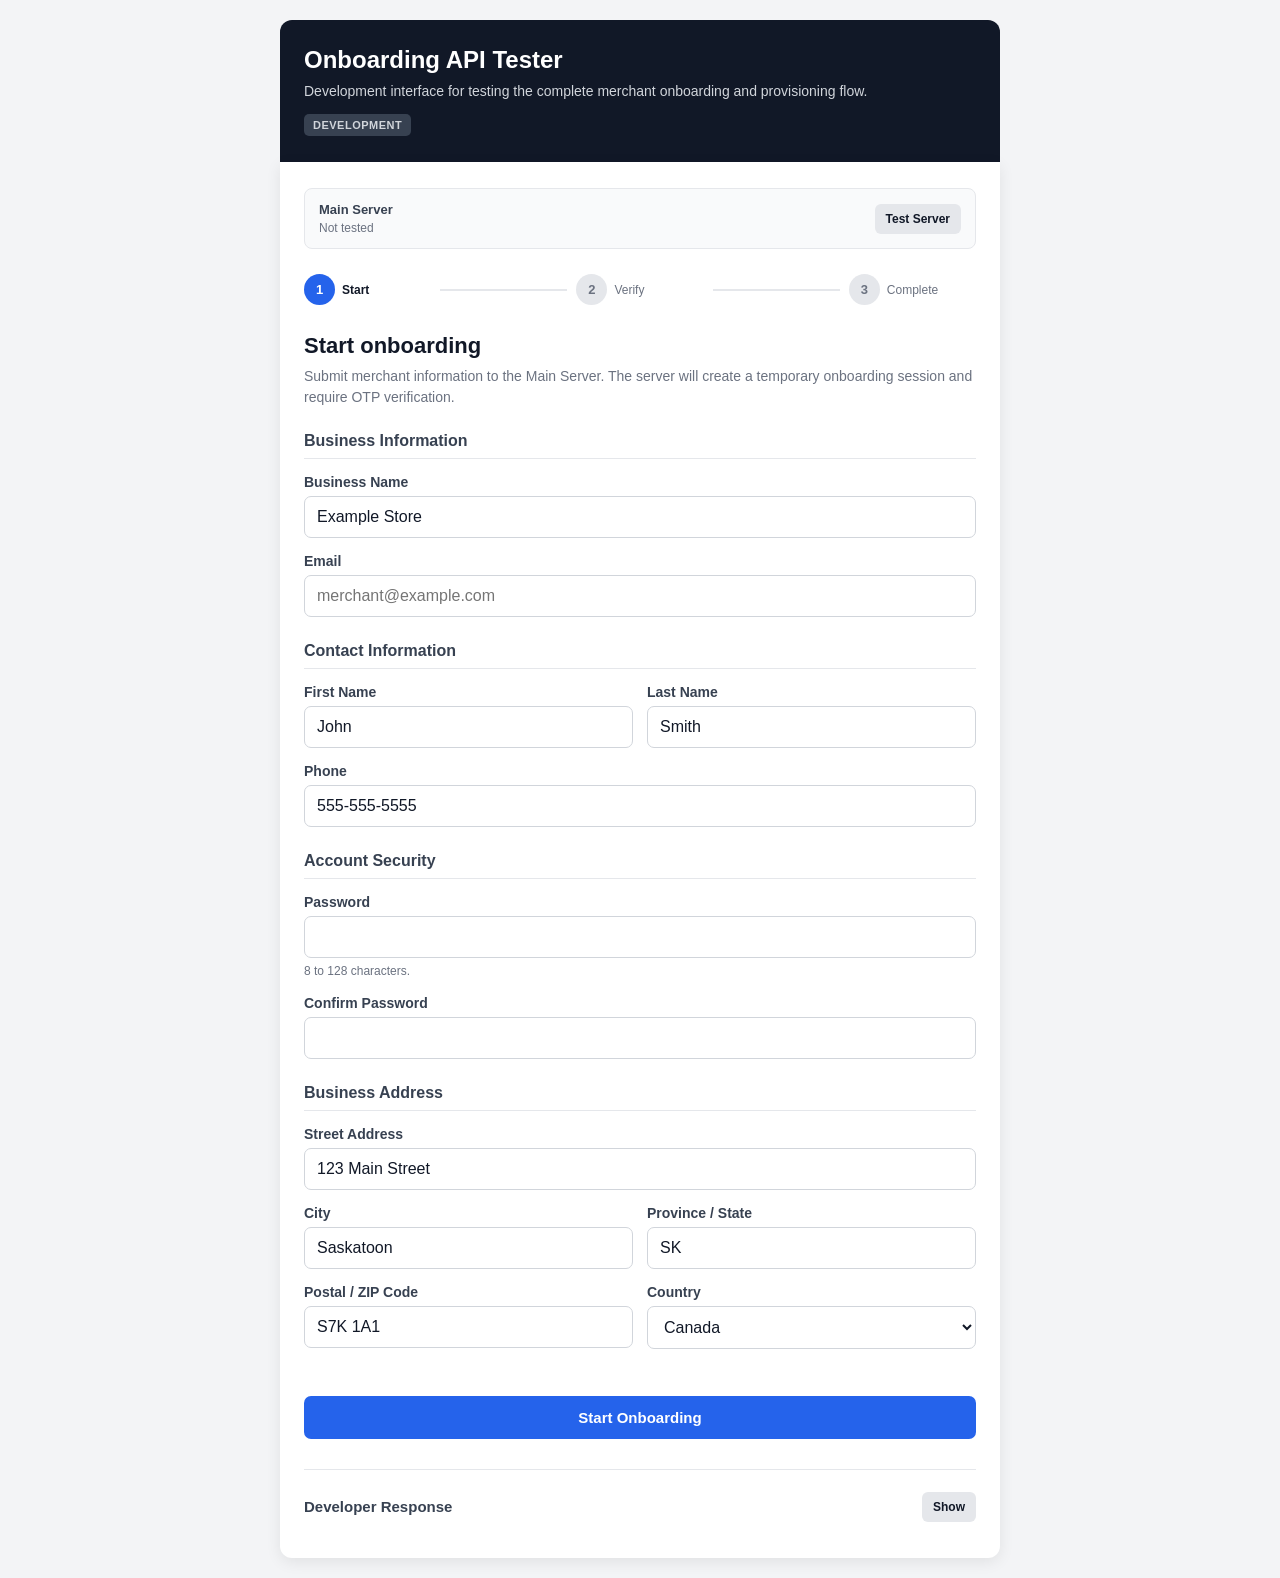
==== index.html @ a526fdc8 "Point tester to deployed server" ====
<!DOCTYPE html><html lang="en"><head><meta charset="UTF-8">

<meta
    name="viewport"
    content="width=device-width, initial-scale=1.0"
>

<title>
    Onboarding API Tester
</title>


<style>

    * {
        box-sizing: border-box;
    }


    body {
        margin: 0;
        padding: 20px;
        font-family: Arial, sans-serif;
        background: #f3f4f6;
        color: #1f2937;
    }


    .container {
        width: 100%;
        max-width: 720px;
        margin: 0 auto;
    }


    .header {
        background: #111827;
        color: white;
        padding: 26px 24px;
        border-radius: 12px 12px 0 0;
    }


    .header h1 {
        margin: 0 0 7px 0;
        font-size: 24px;
    }


    .header p {
        margin: 0;
        color: #d1d5db;
        font-size: 14px;
        line-height: 1.5;
    }


    .environment {
        display: inline-block;
        margin-top: 12px;
        padding: 5px 9px;
        border-radius: 5px;
        background: #374151;
        color: #d1d5db;
        font-size: 11px;
        font-weight: bold;
        letter-spacing: 0.5px;
    }


    .card {
        background: white;
        padding: 26px 24px;
        border-radius: 0 0 12px 12px;
        box-shadow:
            0 4px 15px rgba(0, 0, 0, 0.08);
    }


    .server-status {
        display: flex;
        align-items: center;
        justify-content: space-between;
        gap: 15px;
        padding: 13px 14px;
        margin-bottom: 25px;
        background: #f9fafb;
        border: 1px solid #e5e7eb;
        border-radius: 8px;
    }


    .server-status-left {
        min-width: 0;
    }


    .server-status-title {
        font-size: 13px;
        font-weight: bold;
        color: #374151;
    }


    .server-status-value {
        margin-top: 4px;
        font-size: 12px;
        color: #6b7280;
    }


    .server-status-value.connected {
        color: #15803d;
        font-weight: bold;
    }


    .server-status-value.error {
        color: #b91c1c;
        font-weight: bold;
    }


    .small-button {
        border: none;
        background: #e5e7eb;
        color: #111827;
        border-radius: 6px;
        padding: 8px 11px;
        font-size: 12px;
        font-weight: bold;
        cursor: pointer;
        white-space: nowrap;
    }


    .small-button:hover:not(:disabled) {
        background: #d1d5db;
    }


    .small-button:disabled {
        opacity: 0.6;
        cursor: not-allowed;
    }


    .flow {
        display: flex;
        align-items: center;
        margin-bottom: 28px;
    }


    .flow-step {
        display: flex;
        align-items: center;
        flex: 1;
    }


    .flow-circle {
        width: 31px;
        height: 31px;
        border-radius: 50%;
        display: flex;
        align-items: center;
        justify-content: center;
        background: #e5e7eb;
        color: #6b7280;
        font-size: 13px;
        font-weight: bold;
        flex-shrink: 0;
    }


    .flow-circle.active {
        background: #2563eb;
        color: white;
    }


    .flow-circle.complete {
        background: #16a34a;
        color: white;
    }


    .flow-label {
        margin-left: 7px;
        font-size: 12px;
        color: #6b7280;
        white-space: nowrap;
    }


    .flow-label.active {
        color: #111827;
        font-weight: bold;
    }


    .flow-line {
        height: 2px;
        flex: 1;
        margin: 0 9px;
        background: #e5e7eb;
    }


    .flow-line.complete {
        background: #16a34a;
    }


    .status {
        display: none;
        padding: 13px 14px;
        margin-bottom: 20px;
        border-radius: 7px;
        font-size: 14px;
        line-height: 1.5;
    }


    .status.info {
        display: block;
        background: #dbeafe;
        border: 1px solid #93c5fd;
        color: #1e40af;
    }


    .status.success {
        display: block;
        background: #dcfce7;
        border: 1px solid #86efac;
        color: #166534;
    }


    .status.error {
        display: block;
        background: #fee2e2;
        border: 1px solid #fca5a5;
        color: #991b1b;
    }


    .step {
        display: none;
    }


    .step.active {
        display: block;
    }


    .step-title {
        margin: 0 0 7px 0;
        font-size: 22px;
        color: #111827;
    }


    .step-description {
        margin: 0 0 24px 0;
        color: #6b7280;
        font-size: 14px;
        line-height: 1.5;
    }


    .section {
        margin-bottom: 25px;
    }


    .section-title {
        margin-bottom: 15px;
        padding-bottom: 8px;
        border-bottom: 1px solid #e5e7eb;
        font-size: 16px;
        font-weight: bold;
        color: #374151;
    }


    .field {
        margin-bottom: 15px;
    }


    label {
        display: block;
        margin-bottom: 6px;
        font-size: 14px;
        font-weight: 600;
        color: #374151;
    }


    input,
    select {
        width: 100%;
        padding: 11px 12px;
        border: 1px solid #d1d5db;
        border-radius: 7px;
        background: white;
        color: #111827;
        font-size: 16px;
    }


    input:focus,
    select:focus {
        outline: none;
        border-color: #2563eb;
        box-shadow:
            0 0 0 2px
            rgba(37, 99, 235, 0.15);
    }


    .row {
        display: grid;
        grid-template-columns: 1fr 1fr;
        gap: 14px;
    }


    .help {
        margin-top: 5px;
        color: #6b7280;
        font-size: 12px;
        line-height: 1.4;
    }


    .button {
        width: 100%;
        border: none;
        border-radius: 7px;
        padding: 13px;
        margin-top: 7px;
        font-size: 15px;
        font-weight: bold;
        cursor: pointer;
    }


    .button:disabled {
        opacity: 0.6;
        cursor: not-allowed;
    }


    .primary {
        background: #2563eb;
        color: white;
    }


    .primary:hover:not(:disabled) {
        background: #1d4ed8;
    }


    .secondary {
        background: #e5e7eb;
        color: #111827;
    }


    .secondary:hover:not(:disabled) {
        background: #d1d5db;
    }


    .success {
        background: #16a34a;
        color: white;
    }


    .success:hover:not(:disabled) {
        background: #15803d;
    }


    .otp-container {
        text-align: center;
        padding: 10px 0 15px 0;
    }


    .otp-icon {
        width: 62px;
        height: 62px;
        margin: 0 auto 18px auto;
        border-radius: 50%;
        display: flex;
        align-items: center;
        justify-content: center;
        background: #dbeafe;
        color: #2563eb;
        font-size: 28px;
    }


    .session-info {
        padding: 12px;
        margin: 0 auto 20px auto;
        background: #f9fafb;
        border: 1px solid #e5e7eb;
        border-radius: 7px;
        text-align: left;
    }


    .session-row {
        display: flex;
        justify-content: space-between;
        gap: 15px;
        padding: 4px 0;
        font-size: 12px;
    }


    .session-label {
        color: #6b7280;
    }


    .session-value {
        color: #111827;
        font-family: monospace;
        text-align: right;
        word-break: break-all;
    }


    .otp-input {
        display: block;
        width: 100%;
        max-width: 300px;
        margin: 15px auto 20px auto;
        text-align: center;
        font-size: 28px;
        font-weight: bold;
        letter-spacing: 8px;
    }


    .completion {
        text-align: center;
        padding: 10px 0 15px 0;
    }


    .completion-icon {
        width: 72px;
        height: 72px;
        margin: 0 auto 18px auto;
        border-radius: 50%;
        display: flex;
        align-items: center;
        justify-content: center;
        background: #dcfce7;
        color: #16a34a;
        font-size: 36px;
        font-weight: bold;
    }


    .completion h2 {
        margin: 0 0 8px 0;
        color: #166534;
    }


    .completion p {
        margin: 0 0 22px 0;
        color: #6b7280;
        line-height: 1.5;
        font-size: 14px;
    }


    .result-box {
        margin-bottom: 20px;
        padding: 13px;
        background: #f9fafb;
        border: 1px solid #e5e7eb;
        border-radius: 8px;
        text-align: left;
    }


    .result-row {
        display: flex;
        justify-content: space-between;
        gap: 15px;
        padding: 6px 0;
        border-bottom: 1px solid #e5e7eb;
        font-size: 12px;
    }


    .result-row:last-child {
        border-bottom: none;
    }


    .result-label {
        color: #6b7280;
    }


    .result-value {
        color: #111827;
        font-family: monospace;
        text-align: right;
        word-break: break-all;
    }


    .developer-area {
        margin-top: 30px;
        padding-top: 22px;
        border-top: 1px solid #e5e7eb;
    }


    .developer-header {
        display: flex;
        align-items: center;
        justify-content: space-between;
        gap: 10px;
        margin-bottom: 10px;
    }


    .developer-header h2 {
        margin: 0;
        font-size: 15px;
        color: #374151;
    }


    .developer-response {
        display: none;
        padding: 14px;
        background: #111827;
        color: #f9fafb;
        border-radius: 8px;
        overflow-x: auto;
    }


    .developer-response.visible {
        display: block;
    }


    .developer-meta {
        margin-bottom: 9px;
        color: #9ca3af;
        font-size: 11px;
    }


    .developer-response pre {
        margin: 0;
        white-space: pre-wrap;
        word-break: break-word;
        font-size: 12px;
        line-height: 1.5;
    }


    @media (max-width: 600px) {

        body {
            padding: 10px;
        }


        .card {
            padding: 20px 17px;
        }


        .row {
            grid-template-columns: 1fr;
            gap: 0;
        }


        .flow-label {
            display: none;
        }


        .flow-line {
            margin: 0 6px;
        }


        .otp-input {
            font-size: 25px;
            letter-spacing: 6px;
        }

    }

</style>

</head><body><div class="container"><div class="header">

    <h1>
        Onboarding API Tester
    </h1>

    <p>
        Development interface for testing the complete
        merchant onboarding and provisioning flow.
    </p>

    <div class="environment">
        DEVELOPMENT
    </div>

</div>


<div class="card">


    <div class="server-status">

        <div class="server-status-left">

            <div class="server-status-title">
                Main Server
            </div>

            <div
                id="serverStatus"
                class="server-status-value"
            >
                Not tested
            </div>

        </div>


        <button
            id="healthButton"
            class="small-button"
            onclick="testServer()"
        >
            Test Server
        </button>

    </div>


    <div class="flow">


        <div class="flow-step">

            <div
                id="flowCircle1"
                class="flow-circle active"
            >
                1
            </div>

            <span
                id="flowLabel1"
                class="flow-label active"
            >
                Start
            </span>

        </div>


        <div
            id="flowLine1"
            class="flow-line"
        ></div>


        <div class="flow-step">

            <div
                id="flowCircle2"
                class="flow-circle"
            >
                2
            </div>

            <span
                id="flowLabel2"
                class="flow-label"
            >
                Verify
            </span>

        </div>


        <div
            id="flowLine2"
            class="flow-line"
        ></div>


        <div class="flow-step">

            <div
                id="flowCircle3"
                class="flow-circle"
            >
                3
            </div>

            <span
                id="flowLabel3"
                class="flow-label"
            >
                Complete
            </span>

        </div>

    </div>


    <div
        id="status"
        class="status"
    ></div>


    <div
        id="step1"
        class="step active"
    >

        <h2 class="step-title">
            Start onboarding
        </h2>


        <p class="step-description">
            Submit merchant information to the Main Server.
            The server will create a temporary onboarding
            session and require OTP verification.
        </p>


        <div class="section">

            <div class="section-title">
                Business Information
            </div>


            <div class="field">

                <label for="businessName">
                    Business Name
                </label>

                <input
                    id="businessName"
                    type="text"
                    value="Example Store"
                    autocomplete="organization"
                >

            </div>


            <div class="field">

                <label for="email">
                    Email
                </label>

                <input
                    id="email"
                    type="email"
                    placeholder="merchant@example.com"
                    autocomplete="email"
                >

            </div>

        </div>


        <div class="section">

            <div class="section-title">
                Contact Information
            </div>


            <div class="row">

                <div class="field">

                    <label for="firstName">
                        First Name
                    </label>

                    <input
                        id="firstName"
                        type="text"
                        value="John"
                        autocomplete="given-name"
                    >

                </div>


                <div class="field">

                    <label for="lastName">
                        Last Name
                    </label>

                    <input
                        id="lastName"
                        type="text"
                        value="Smith"
                        autocomplete="family-name"
                    >

                </div>

            </div>


            <div class="field">

                <label for="phone">
                    Phone
                </label>

                <input
                    id="phone"
                    type="tel"
                    value="555-555-5555"
                    autocomplete="tel"
                >

            </div>

        </div>


        <div class="section">

            <div class="section-title">
                Account Security
            </div>


            <div class="field">

                <label for="password">
                    Password
                </label>

                <input
                    id="password"
                    type="password"
                    minlength="8"
                    maxlength="128"
                    autocomplete="new-password"
                >

                <div class="help">
                    8 to 128 characters.
                </div>

            </div>


            <div class="field">

                <label for="confirmPassword">
                    Confirm Password
                </label>

                <input
                    id="confirmPassword"
                    type="password"
                    minlength="8"
                    maxlength="128"
                    autocomplete="new-password"
                >

            </div>

        </div>


        <div class="section">

            <div class="section-title">
                Business Address
            </div>


            <div class="field">

                <label for="streetAddress">
                    Street Address
                </label>

                <input
                    id="streetAddress"
                    type="text"
                    value="123 Main Street"
                    autocomplete="street-address"
                >

            </div>


            <div class="row">

                <div class="field">

                    <label for="city">
                        City
                    </label>

                    <input
                        id="city"
                        type="text"
                        value="Saskatoon"
                        autocomplete="address-level2"
                    >

                </div>


                <div class="field">

                    <label for="provinceState">
                        Province / State
                    </label>

                    <input
                        id="provinceState"
                        type="text"
                        value="SK"
                        autocomplete="address-level1"
                    >

                </div>

            </div>


            <div class="row">

                <div class="field">

                    <label for="postalCode">
                        Postal / ZIP Code
                    </label>

                    <input
                        id="postalCode"
                        type="text"
                        value="S7K 1A1"
                        autocomplete="postal-code"
                    >

                </div>


                <div class="field">

                    <label for="country">
                        Country
                    </label>

                    <select
                        id="country"
                        autocomplete="country"
                    >

                        <option
                            value="CA"
                            selected
                        >
                            Canada
                        </option>

                        <option value="US">
                            United States
                        </option>

                    </select>

                </div>

            </div>

        </div>


        <button
            id="startButton"
            class="button primary"
            onclick="startOnboarding()"
        >
            Start Onboarding
        </button>

    </div>


    <div
        id="step2"
        class="step"
    >

        <div class="otp-container">

            <div class="otp-icon">
                ✓
            </div>


            <h2 class="step-title">
                Verify onboarding
            </h2>


            <p class="step-description">
                The Main Server created an onboarding
                session. Enter the 6-digit OTP to begin
                provisioning.
            </p>


            <div class="session-info">

                <div class="session-row">

                    <span class="session-label">
                        Onboarding ID
                    </span>

                    <span
                        id="onboardingIdDisplay"
                        class="session-value"
                    >
                        —
                    </span>

                </div>


                <div class="session-row">

                    <span class="session-label">
                        Status
                    </span>

                    <span
                        id="onboardingStatusDisplay"
                        class="session-value"
                    >
                        OTP_REQUIRED
                    </span>

                </div>

            </div>


            <label for="otp">
                Verification Code
            </label>


            <input
                id="otp"
                class="otp-input"
                type="text"
                inputmode="numeric"
                autocomplete="one-time-code"
                maxlength="6"
                placeholder="000000"
            >


            <button
                id="verifyButton"
                class="button primary"
                onclick="verifyOnboarding()"
            >
                Verify OTP
            </button>


            <button
                id="restartButton"
                class="button secondary"
                onclick="restartTest()"
            >
                Start New Test
            </button>

        </div>

    </div>


    <div
        id="step3"
        class="step"
    >

        <div class="completion">

            <div class="completion-icon">
                ✓
            </div>


            <h2>
                Onboarding Complete
            </h2>


            <p>
                The Main Server completed the merchant
                provisioning flow successfully.
            </p>


            <div class="result-box">

                <div class="result-row">

                    <span class="result-label">
                        Status
                    </span>

                    <span
                        id="resultStatus"
                        class="result-value"
                    >
                        —
                    </span>

                </div>


                <div class="result-row">

                    <span class="result-label">
                        Onboarding ID
                    </span>

                    <span
                        id="resultOnboardingId"
                        class="result-value"
                    >
                        —
                    </span>

                </div>


                <div class="result-row">

                    <span class="result-label">
                        Merchant ID
                    </span>

                    <span
                        id="resultMerchantId"
                        class="result-value"
                    >
                        —
                    </span>

                </div>

            </div>


            <button
                class="button success"
                onclick="restartTest()"
            >
                Start New Test
            </button>

        </div>

    </div>


    <div class="developer-area">

        <div class="developer-header">

            <h2>
                Developer Response
            </h2>


            <button
                id="developerToggle"
                class="small-button"
                onclick="toggleDeveloperResponse()"
            >
                Show
            </button>

        </div>


        <div
            id="developerResponse"
            class="developer-response"
        >

            <div
                id="developerMeta"
                class="developer-meta"
            >
                No request has been made yet.
            </div>


            <pre
                id="developerResponseText"
            >No response yet.</pre>

        </div>

    </div>


</div>

</div><script>

    const API_BASE_URL =
        "https://server-testing-production-7a62.up.railway.app";


    let onboardingId = null;

    let merchantId = null;


    function showStatus(
        message,
        type
    ) {

        const element =
            document.getElementById(
                "status"
            );


        element.textContent =
            message;


        element.className =
            "status " + type;

    }


    function clearStatus() {

        const element =
            document.getElementById(
                "status"
            );


        element.textContent =
            "";


        element.className =
            "status";

    }


    function showDeveloperResponse(
        response,
        data
    ) {

        const responseBox =
            document.getElementById(
                "developerResponse"
            );


        const meta =
            document.getElementById(
                "developerMeta"
            );


        const output =
            document.getElementById(
                "developerResponseText"
            );


        meta.textContent =
            "HTTP " +
            response.status +
            " " +
            response.statusText;


        output.textContent =
            JSON.stringify(
                data,
                null,
                4
            );


        responseBox.classList.add(
            "visible"
        );


        document
            .getElementById(
                "developerToggle"
            )
            .textContent =
            "Hide";

    }


    function showDeveloperError(
        error
    ) {

        showDeveloperResponse(
            {
                status: 0,
                statusText: "Connection Error"
            },
            {
                error:
                    error.message
            }
        );

    }


    function toggleDeveloperResponse() {

        const responseBox =
            document.getElementById(
                "developerResponse"
            );


        const button =
            document.getElementById(
                "developerToggle"
            );


        if (
            responseBox.classList.contains(
                "visible"
            )
        ) {

            responseBox.classList.remove(
                "visible"
            );


            button.textContent =
                "Show";

        } else {

            responseBox.classList.add(
                "visible"
            );


            button.textContent =
                "Hide";

        }

    }


    function setFlowStep(
        step
    ) {

        for (
            let i = 1;
            i <= 3;
            i++
        ) {

            document
                .getElementById(
                    "flowCircle" + i
                )
                .classList.remove(
                    "active",
                    "complete"
                );


            document
                .getElementById(
                    "flowLabel" + i
                )
                .classList.remove(
                    "active"
                );

        }


        document
            .getElementById(
                "flowLine1"
            )
            .classList.remove(
                "complete"
            );


        document
            .getElementById(
                "flowLine2"
            )
            .classList.remove(
                "complete"
            );


        if (step === 1) {

            document
                .getElementById(
                    "flowCircle1"
                )
                .classList.add(
                    "active"
                );


            document
                .getElementById(
                    "flowLabel1"
                )
                .classList.add(
                    "active"
                );

        }


        if (step === 2) {

            document
                .getElementById(
                    "flowCircle1"
                )
                .classList.add(
                    "complete"
                );


            document
                .getElementById(
                    "flowCircle2"
                )
                .classList.add(
                    "active"
                );


            document
                .getElementById(
                    "flowLabel2"
                )
                .classList.add(
                    "active"
                );


            document
                .getElementById(
                    "flowLine1"
                )
                .classList.add(
                    "complete"
                );

        }


        if (step === 3) {

            document
                .getElementById(
                    "flowCircle1"
                )
                .classList.add(
                    "complete"
                );


            document
                .getElementById(
                    "flowCircle2"
                )
                .classList.add(
                    "complete"
                );


            document
                .getElementById(
                    "flowCircle3"
                )
                .classList.add(
                    "complete"
                );


            document
                .getElementById(
                    "flowLine1"
                )
                .classList.add(
                    "complete"
                );


            document
                .getElementById(
                    "flowLine2"
                )
                .classList.add(
                    "complete"
                );

        }

    }


    function setStep(
        step
    ) {

        document
            .querySelectorAll(".step")
            .forEach(
                function(element) {

                    element.classList.remove(
                        "active"
                    );

                }
            );


        document
            .getElementById(
                "step" + step
            )
            .classList.add(
                "active"
            );


        setFlowStep(step);

    }


    function getFormData() {

        return {

            business_name:
                document
                    .getElementById(
                        "businessName"
                    )
                    .value
                    .trim(),

            email:
                document
                    .getElementById(
                        "email"
                    )
                    .value
                    .trim(),

            first_name:
                document
                    .getElementById(
                        "firstName"
                    )
                    .value
                    .trim(),

            last_name:
                document
                    .getElementById(
                        "lastName"
                    )
                    .value
                    .trim(),

            phone:
                document
                    .getElementById(
                        "phone"
                    )
                    .value
                    .trim(),

            street_address:
                document
                    .getElementById(
                        "streetAddress"
                    )
                    .value
                    .trim(),

            city:
                document
                    .getElementById(
                        "city"
                    )
                    .value
                    .trim(),

            province_state:
                document
                    .getElementById(
                        "provinceState"
                    )
                    .value
                    .trim(),

            postal_code:
                document
                    .getElementById(
                        "postalCode"
                    )
                    .value
                    .trim(),

            country:
                document
                    .getElementById(
                        "country"
                    )
                    .value,

            password:
                document
                    .getElementById(
                        "password"
                    )
                    .value

        };

    }


    async function startOnboarding() {

        const data =
            getFormData();


        const confirmPassword =
            document
                .getElementById(
                    "confirmPassword"
                )
                .value;


        if (!data.business_name) {

            showStatus(
                "Business name is required.",
                "error"
            );

            return;
        }


        if (!data.email) {

            showStatus(
                "Email is required.",
                "error"
            );

            return;
        }


        if (!data.first_name) {

            showStatus(
                "First name is required.",
                "error"
            );

            return;
        }


        if (!data.last_name) {

            showStatus(
                "Last name is required.",
                "error"
            );

            return;
        }


        if (!data.phone) {

            showStatus(
                "Phone number is required.",
                "error"
            );

            return;
        }


        if (!data.street_address) {

            showStatus(
                "Street address is required.",
                "error"
            );

            return;
        }


        if (!data.city) {

            showStatus(
                "City is required.",
                "error"
            );

            return;
        }


        if (!data.province_state) {

            showStatus(
                "Province/state is required.",
                "error"
            );

            return;
        }


        if (!data.postal_code) {

            showStatus(
                "Postal/ZIP code is required.",
                "error"
            );

            return;
        }


        if (!data.password) {

            showStatus(
                "Password is required.",
                "error"
            );

            return;
        }


        if (
            data.password.length < 8
        ) {

            showStatus(
                "Password must be at least 8 characters.",
                "error"
            );

            return;
        }


        if (
            data.password.length > 128
        ) {

            showStatus(
                "Password cannot exceed 128 characters.",
                "error"
            );

            return;
        }


        if (
            data.password !==
            confirmPassword
        ) {

            showStatus(
                "Passwords do not match.",
                "error"
            );

            return;
        }


        const button =
            document.getElementById(
                "startButton"
            );


        button.disabled =
            true;


        button.textContent =
            "Starting...";


        showStatus(
            "Creating onboarding session...",
            "info"
        );


        try {

            const response =
                await fetch(
                    API_BASE_URL +
                    "/api/v1/onboarding",
                    {

                        method: "POST",

                        headers: {
                            "Content-Type":
                                "application/json"
                        },

                        body:
                            JSON.stringify(data)

                    }
                );


            const responseData =
                await response.json();


            showDeveloperResponse(
                response,
                responseData
            );


            if (!response.ok) {

                showStatus(
                    responseData.detail ||
                    "The server rejected the onboarding request.",
                    "error"
                );

                return;
            }


            onboardingId =
                responseData.onboarding_id;


            if (!onboardingId) {

                showStatus(
                    "The server did not return an onboarding ID.",
                    "error"
                );

                return;
            }


            document
                .getElementById(
                    "onboardingIdDisplay"
                )
                .textContent =
                onboardingId;


            document
                .getElementById(
                    "onboardingStatusDisplay"
                )
                .textContent =
                responseData.status ||
                "OTP_REQUIRED";


            setStep(2);


            showStatus(
                "Onboarding session created. Enter the OTP to continue.",
                "success"
            );


            document
                .getElementById(
                    "otp"
                )
                .focus();

        } catch (error) {

            showStatus(
                "Could not connect to the Main Server.",
                "error"
            );


            showDeveloperError(
                error
            );

        } finally {

            button.disabled =
                false;


            button.textContent =
                "Start Onboarding";

        }

    }


    async function verifyOnboarding() {

        if (!onboardingId) {

            showStatus(
                "No onboarding session is active.",
                "error"
            );

            return;
        }


        const otp =
            document
                .getElementById(
                    "otp"
                )
                .value
                .trim();


        if (!/^\d{6}$/.test(otp)) {

            showStatus(
                "OTP must contain exactly 6 digits.",
                "error"
            );

            return;
        }


        const button =
            document.getElementById(
                "verifyButton"
            );


        button.disabled =
            true;


        button.textContent =
            "Verifying...";


        showStatus(
            "Verifying OTP and provisioning merchant...",
            "info"
        );


        try {

            const response =
                await fetch(

                    API_BASE_URL +
                    "/api/v1/onboarding/" +
                    encodeURIComponent(
                        onboardingId
                    ) +
                    "/verify",

                    {

                        method: "POST",

                        headers: {
                            "Content-Type":
                                "application/json"
                        },

                        body:
                            JSON.stringify({
                                otp: otp
                            })

                    }

                );


            const responseData =
                await response.json();


            showDeveloperResponse(
                response,
                responseData
            );


            if (!response.ok) {

                showStatus(
                    responseData.detail ||
                    "OTP verification failed.",
                    "error"
                );

                return;
            }


            merchantId =
                responseData.merchant_id;


            document
                .getElementById(
                    "resultStatus"
                )
                .textContent =
                responseData.status ||
                "COMPLETED";


            document
                .getElementById(
                    "resultOnboardingId"
                )
                .textContent =
                onboardingId;


            document
                .getElementById(
                    "resultMerchantId"
                )
                .textContent =
                merchantId ||
                "Not returned";


            setStep(3);


            showStatus(
                "Onboarding and merchant provisioning completed successfully.",
                "success"
            );

        } catch (error) {

            showStatus(
                "Could not connect to the Main Server.",
                "error"
            );


            showDeveloperError(
                error
            );

        } finally {

            button.disabled =
                false;


            button.textContent =
                "Verify OTP";

        }

    }


    async function testServer() {

        const button =
            document.getElementById(
                "healthButton"
            );


        const status =
            document.getElementById(
                "serverStatus"
            );


        button.disabled =
            true;


        button.textContent =
            "Testing...";


        status.className =
            "server-status-value";


        status.textContent =
            "Connecting...";


        try {

            const response =
                await fetch(
                    API_BASE_URL +
                    "/api/health",
                    {
                        method: "GET"
                    }
                );


            const data =
                await response.json();


            showDeveloperResponse(
                response,
                data
            );


            if (response.ok) {

                status.className =
                    "server-status-value connected";


                status.textContent =
                    "✓ Connected";

            } else {

                status.className =
                    "server-status-value error";


                status.textContent =
                    "✕ API Error";

            }

        } catch (error) {

            status.className =
                "server-status-value error";


            status.textContent =
                "✕ Connection Failed";


            showDeveloperError(
                error
            );

        } finally {

            button.disabled =
                false;


            button.textContent =
                "Test Server";

        }

    }


    function restartTest() {

        onboardingId =
            null;


        merchantId =
            null;


        document
            .getElementById(
                "otp"
            )
            .value =
            "";


        document
            .getElementById(
                "onboardingIdDisplay"
            )
            .textContent =
            "—";


        document
            .getElementById(
                "onboardingStatusDisplay"
            )
            .textContent =
            "OTP_REQUIRED";


        document
            .getElementById(
                "resultStatus"
            )
            .textContent =
            "—";


        document
            .getElementById(
                "resultOnboardingId"
            )
            .textContent =
            "—";


        document
            .getElementById(
                "resultMerchantId"
            )
            .textContent =
            "—";


        setStep(1);


        clearStatus();

    }


    document
        .getElementById(
            "otp"
        )
        .addEventListener(
            "input",
            function() {

                this.value =
                    this.value
                        .replace(
                            /\D/g,
                            ""
                        )
                        .slice(
                            0,
                            6
                        );

            }
        );


    document
        .getElementById(
            "otp"
        )
        .addEventListener(
            "keydown",
            function(event) {

                if (
                    event.key ===
                    "Enter"
                ) {

                    event.preventDefault();

                    verifyOnboarding();

                }

            }
        );


</script></body></html>
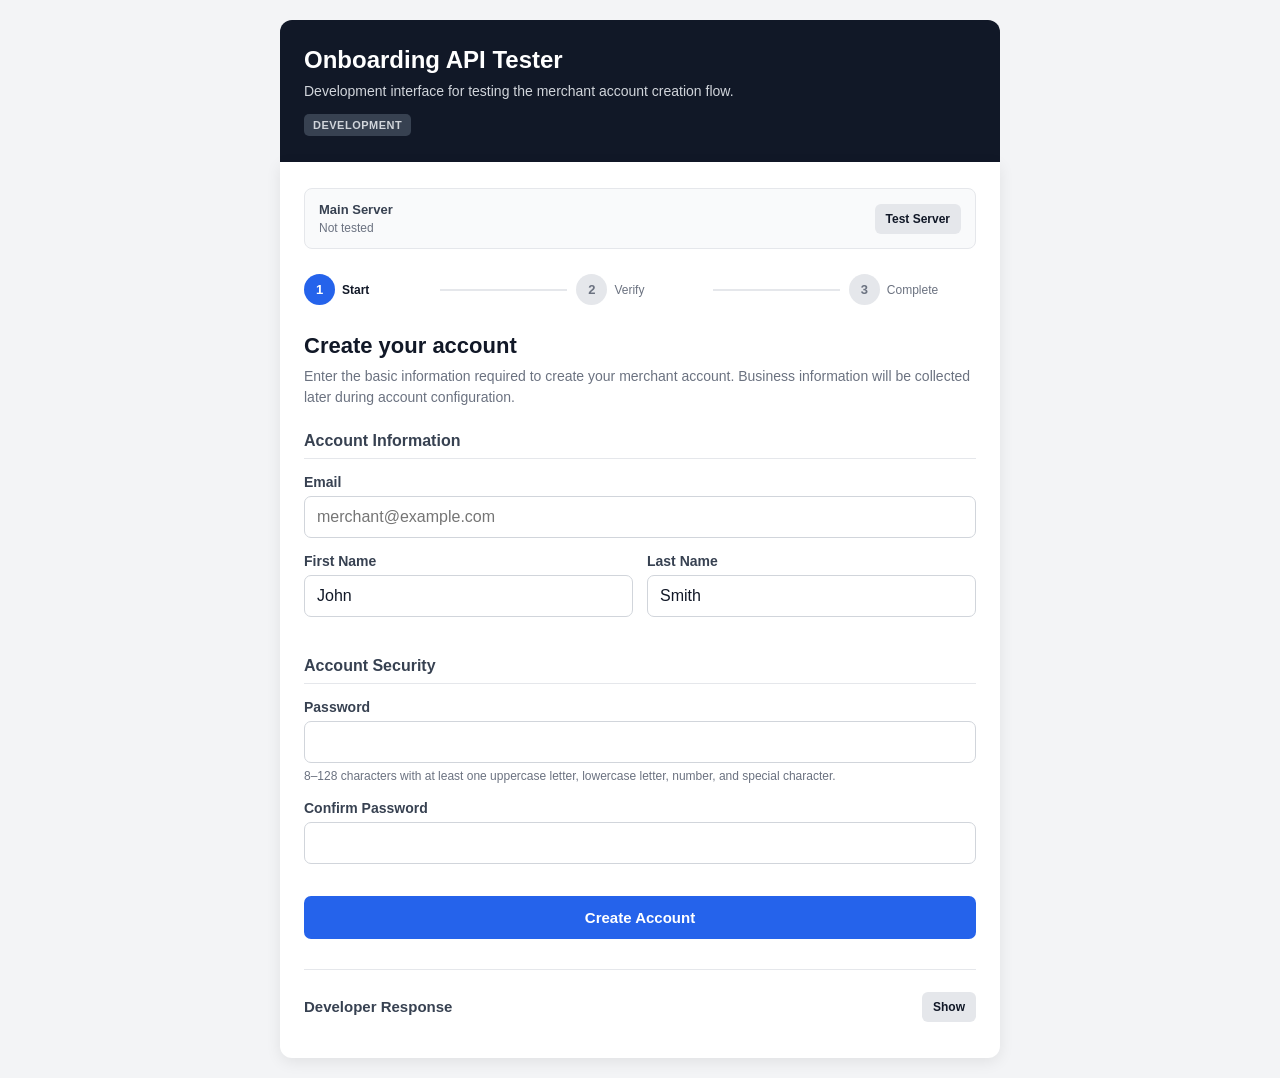
==== commit 3d4ca801: "Redesign merchant onboarding" ====
--- a/index.html
+++ b/index.html
@@ -1,2399 +1,566 @@
-<!DOCTYPE html><html lang="en"><head><meta charset="UTF-8">
-
-<meta
-    name="viewport"
-    content="width=device-width, initial-scale=1.0"
->
-
-<title>
-    Onboarding API Tester
-</title>
-
-
-<style>
-
-    * {
-        box-sizing: border-box;
-    }
-
-
-    body {
-        margin: 0;
-        padding: 20px;
-        font-family: Arial, sans-serif;
-        background: #f3f4f6;
-        color: #1f2937;
-    }
-
-
-    .container {
-        width: 100%;
-        max-width: 720px;
-        margin: 0 auto;
-    }
-
-
-    .header {
-        background: #111827;
-        color: white;
-        padding: 26px 24px;
-        border-radius: 12px 12px 0 0;
-    }
-
-
-    .header h1 {
-        margin: 0 0 7px 0;
-        font-size: 24px;
-    }
-
-
-    .header p {
-        margin: 0;
-        color: #d1d5db;
-        font-size: 14px;
-        line-height: 1.5;
-    }
-
-
-    .environment {
-        display: inline-block;
-        margin-top: 12px;
-        padding: 5px 9px;
-        border-radius: 5px;
-        background: #374151;
-        color: #d1d5db;
-        font-size: 11px;
-        font-weight: bold;
-        letter-spacing: 0.5px;
-    }
-
-
-    .card {
-        background: white;
-        padding: 26px 24px;
-        border-radius: 0 0 12px 12px;
-        box-shadow:
-            0 4px 15px rgba(0, 0, 0, 0.08);
-    }
-
-
-    .server-status {
-        display: flex;
-        align-items: center;
-        justify-content: space-between;
-        gap: 15px;
-        padding: 13px 14px;
-        margin-bottom: 25px;
-        background: #f9fafb;
-        border: 1px solid #e5e7eb;
-        border-radius: 8px;
-    }
-
-
-    .server-status-left {
-        min-width: 0;
-    }
-
-
-    .server-status-title {
-        font-size: 13px;
-        font-weight: bold;
-        color: #374151;
-    }
-
-
-    .server-status-value {
-        margin-top: 4px;
-        font-size: 12px;
-        color: #6b7280;
-    }
-
-
-    .server-status-value.connected {
-        color: #15803d;
-        font-weight: bold;
-    }
-
-
-    .server-status-value.error {
-        color: #b91c1c;
-        font-weight: bold;
-    }
-
-
-    .small-button {
-        border: none;
-        background: #e5e7eb;
-        color: #111827;
-        border-radius: 6px;
-        padding: 8px 11px;
-        font-size: 12px;
-        font-weight: bold;
-        cursor: pointer;
-        white-space: nowrap;
-    }
-
-
-    .small-button:hover:not(:disabled) {
-        background: #d1d5db;
-    }
-
-
-    .small-button:disabled {
-        opacity: 0.6;
-        cursor: not-allowed;
-    }
-
-
-    .flow {
-        display: flex;
-        align-items: center;
-        margin-bottom: 28px;
-    }
-
-
-    .flow-step {
-        display: flex;
-        align-items: center;
-        flex: 1;
-    }
-
-
-    .flow-circle {
-        width: 31px;
-        height: 31px;
-        border-radius: 50%;
-        display: flex;
-        align-items: center;
-        justify-content: center;
-        background: #e5e7eb;
-        color: #6b7280;
-        font-size: 13px;
-        font-weight: bold;
-        flex-shrink: 0;
-    }
-
-
-    .flow-circle.active {
-        background: #2563eb;
-        color: white;
-    }
-
-
-    .flow-circle.complete {
-        background: #16a34a;
-        color: white;
-    }
-
-
-    .flow-label {
-        margin-left: 7px;
-        font-size: 12px;
-        color: #6b7280;
-        white-space: nowrap;
-    }
-
-
-    .flow-label.active {
-        color: #111827;
-        font-weight: bold;
-    }
-
-
-    .flow-line {
-        height: 2px;
-        flex: 1;
-        margin: 0 9px;
-        background: #e5e7eb;
-    }
-
-
-    .flow-line.complete {
-        background: #16a34a;
-    }
-
-
-    .status {
-        display: none;
-        padding: 13px 14px;
-        margin-bottom: 20px;
-        border-radius: 7px;
-        font-size: 14px;
-        line-height: 1.5;
-    }
-
-
-    .status.info {
-        display: block;
-        background: #dbeafe;
-        border: 1px solid #93c5fd;
-        color: #1e40af;
-    }
-
-
-    .status.success {
-        display: block;
-        background: #dcfce7;
-        border: 1px solid #86efac;
-        color: #166534;
-    }
-
-
-    .status.error {
-        display: block;
-        background: #fee2e2;
-        border: 1px solid #fca5a5;
-        color: #991b1b;
-    }
-
-
-    .step {
-        display: none;
-    }
-
-
-    .step.active {
-        display: block;
-    }
-
-
-    .step-title {
-        margin: 0 0 7px 0;
-        font-size: 22px;
-        color: #111827;
-    }
-
-
-    .step-description {
-        margin: 0 0 24px 0;
-        color: #6b7280;
-        font-size: 14px;
-        line-height: 1.5;
-    }
-
-
-    .section {
-        margin-bottom: 25px;
-    }
-
-
-    .section-title {
-        margin-bottom: 15px;
-        padding-bottom: 8px;
-        border-bottom: 1px solid #e5e7eb;
-        font-size: 16px;
-        font-weight: bold;
-        color: #374151;
-    }
-
-
-    .field {
-        margin-bottom: 15px;
-    }
-
-
-    label {
-        display: block;
-        margin-bottom: 6px;
-        font-size: 14px;
-        font-weight: 600;
-        color: #374151;
-    }
-
-
-    input,
-    select {
-        width: 100%;
-        padding: 11px 12px;
-        border: 1px solid #d1d5db;
-        border-radius: 7px;
-        background: white;
-        color: #111827;
-        font-size: 16px;
-    }
-
-
-    input:focus,
-    select:focus {
-        outline: none;
-        border-color: #2563eb;
-        box-shadow:
-            0 0 0 2px
-            rgba(37, 99, 235, 0.15);
-    }
-
-
-    .row {
-        display: grid;
-        grid-template-columns: 1fr 1fr;
-        gap: 14px;
-    }
-
-
-    .help {
-        margin-top: 5px;
-        color: #6b7280;
-        font-size: 12px;
-        line-height: 1.4;
-    }
-
-
-    .button {
-        width: 100%;
-        border: none;
-        border-radius: 7px;
-        padding: 13px;
-        margin-top: 7px;
-        font-size: 15px;
-        font-weight: bold;
-        cursor: pointer;
-    }
-
-
-    .button:disabled {
-        opacity: 0.6;
-        cursor: not-allowed;
-    }
-
-
-    .primary {
-        background: #2563eb;
-        color: white;
-    }
-
-
-    .primary:hover:not(:disabled) {
-        background: #1d4ed8;
-    }
-
-
-    .secondary {
-        background: #e5e7eb;
-        color: #111827;
-    }
-
-
-    .secondary:hover:not(:disabled) {
-        background: #d1d5db;
-    }
-
-
-    .success {
-        background: #16a34a;
-        color: white;
-    }
-
-
-    .success:hover:not(:disabled) {
-        background: #15803d;
-    }
-
-
-    .otp-container {
-        text-align: center;
-        padding: 10px 0 15px 0;
-    }
-
-
-    .otp-icon {
-        width: 62px;
-        height: 62px;
-        margin: 0 auto 18px auto;
-        border-radius: 50%;
-        display: flex;
-        align-items: center;
-        justify-content: center;
-        background: #dbeafe;
-        color: #2563eb;
-        font-size: 28px;
-    }
-
-
-    .session-info {
-        padding: 12px;
-        margin: 0 auto 20px auto;
-        background: #f9fafb;
-        border: 1px solid #e5e7eb;
-        border-radius: 7px;
-        text-align: left;
-    }
-
-
-    .session-row {
-        display: flex;
-        justify-content: space-between;
-        gap: 15px;
-        padding: 4px 0;
-        font-size: 12px;
-    }
-
-
-    .session-label {
-        color: #6b7280;
-    }
-
-
-    .session-value {
-        color: #111827;
-        font-family: monospace;
-        text-align: right;
-        word-break: break-all;
-    }
-
-
-    .otp-input {
-        display: block;
-        width: 100%;
-        max-width: 300px;
-        margin: 15px auto 20px auto;
-        text-align: center;
-        font-size: 28px;
-        font-weight: bold;
-        letter-spacing: 8px;
-    }
-
-
-    .completion {
-        text-align: center;
-        padding: 10px 0 15px 0;
-    }
-
-
-    .completion-icon {
-        width: 72px;
-        height: 72px;
-        margin: 0 auto 18px auto;
-        border-radius: 50%;
-        display: flex;
-        align-items: center;
-        justify-content: center;
-        background: #dcfce7;
-        color: #16a34a;
-        font-size: 36px;
-        font-weight: bold;
-    }
-
-
-    .completion h2 {
-        margin: 0 0 8px 0;
-        color: #166534;
-    }
-
-
-    .completion p {
-        margin: 0 0 22px 0;
-        color: #6b7280;
-        line-height: 1.5;
-        font-size: 14px;
-    }
-
-
-    .result-box {
-        margin-bottom: 20px;
-        padding: 13px;
-        background: #f9fafb;
-        border: 1px solid #e5e7eb;
-        border-radius: 8px;
-        text-align: left;
-    }
-
-
-    .result-row {
-        display: flex;
-        justify-content: space-between;
-        gap: 15px;
-        padding: 6px 0;
-        border-bottom: 1px solid #e5e7eb;
-        font-size: 12px;
-    }
-
-
-    .result-row:last-child {
-        border-bottom: none;
-    }
-
-
-    .result-label {
-        color: #6b7280;
-    }
-
-
-    .result-value {
-        color: #111827;
-        font-family: monospace;
-        text-align: right;
-        word-break: break-all;
-    }
-
-
-    .developer-area {
-        margin-top: 30px;
-        padding-top: 22px;
-        border-top: 1px solid #e5e7eb;
-    }
-
-
-    .developer-header {
-        display: flex;
-        align-items: center;
-        justify-content: space-between;
-        gap: 10px;
-        margin-bottom: 10px;
-    }
-
-
-    .developer-header h2 {
-        margin: 0;
-        font-size: 15px;
-        color: #374151;
-    }
-
-
-    .developer-response {
-        display: none;
-        padding: 14px;
-        background: #111827;
-        color: #f9fafb;
-        border-radius: 8px;
-        overflow-x: auto;
-    }
-
-
-    .developer-response.visible {
-        display: block;
-    }
-
-
-    .developer-meta {
-        margin-bottom: 9px;
-        color: #9ca3af;
-        font-size: 11px;
-    }
-
-
-    .developer-response pre {
-        margin: 0;
-        white-space: pre-wrap;
-        word-break: break-word;
-        font-size: 12px;
-        line-height: 1.5;
-    }
-
-
-    @media (max-width: 600px) {
-
-        body {
-            padding: 10px;
-        }
-
-
-        .card {
-            padding: 20px 17px;
-        }
-
-
-        .row {
-            grid-template-columns: 1fr;
-            gap: 0;
-        }
-
-
-        .flow-label {
-            display: none;
-        }
-
-
-        .flow-line {
-            margin: 0 6px;
-        }
-
-
-        .otp-input {
-            font-size: 25px;
-            letter-spacing: 6px;
-        }
-
-    }
-
-</style>
-
-</head><body><div class="container"><div class="header">
-
-    <h1>
+<!DOCTYPE html>
+<html lang="en">
+
+<head>
+
+    <meta charset="UTF-8">
+
+    <meta
+        name="viewport"
+        content="width=device-width, initial-scale=1.0"
+    >
+
+    <title>
         Onboarding API Tester
-    </h1>
-
-    <p>
-        Development interface for testing the complete
-        merchant onboarding and provisioning flow.
-    </p>
-
-    <div class="environment">
-        DEVELOPMENT
+    </title>
+
+    <link rel="stylesheet" href="styles.css">
+
+</head>
+
+<body>
+
+<div class="container">
+
+    <div class="header">
+
+        <h1>
+            Onboarding API Tester
+        </h1>
+
+        <p>
+            Development interface for testing the
+            merchant account creation flow.
+        </p>
+
+        <div class="environment">
+            DEVELOPMENT
+        </div>
+
     </div>
 
+
+    <div class="card">
+
+
+        <!-- =================================================
+             SERVER STATUS
+             ================================================= -->
+
+        <div class="server-status">
+
+            <div class="server-status-left">
+
+                <div class="server-status-title">
+                    Main Server
+                </div>
+
+                <div
+                    id="serverStatus"
+                    class="server-status-value"
+                >
+                    Not tested
+                </div>
+
+            </div>
+
+
+            <button
+                id="healthButton"
+                class="small-button"
+                onclick="testServer()"
+            >
+                Test Server
+            </button>
+
+        </div>
+
+
+        <!-- =================================================
+             FLOW
+             ================================================= -->
+
+        <div class="flow">
+
+
+            <div class="flow-step">
+
+                <div
+                    id="flowCircle1"
+                    class="flow-circle active"
+                >
+                    1
+                </div>
+
+                <span
+                    id="flowLabel1"
+                    class="flow-label active"
+                >
+                    Start
+                </span>
+
+            </div>
+
+
+            <div
+                id="flowLine1"
+                class="flow-line"
+            ></div>
+
+
+            <div class="flow-step">
+
+                <div
+                    id="flowCircle2"
+                    class="flow-circle"
+                >
+                    2
+                </div>
+
+                <span
+                    id="flowLabel2"
+                    class="flow-label"
+                >
+                    Verify
+                </span>
+
+            </div>
+
+
+            <div
+                id="flowLine2"
+                class="flow-line"
+            ></div>
+
+
+            <div class="flow-step">
+
+                <div
+                    id="flowCircle3"
+                    class="flow-circle"
+                >
+                    3
+                </div>
+
+                <span
+                    id="flowLabel3"
+                    class="flow-label"
+                >
+                    Complete
+                </span>
+
+            </div>
+
+        </div>
+
+
+        <!-- =================================================
+             STATUS
+             ================================================= -->
+
+        <div
+            id="status"
+            class="status"
+        ></div>
+
+
+        <!-- =================================================
+             STEP 1
+             ================================================= -->
+
+        <div
+            id="step1"
+            class="step active"
+        >
+
+            <h2 class="step-title">
+                Create your account
+            </h2>
+
+
+            <p class="step-description">
+                Enter the basic information required to
+                create your merchant account. Business
+                information will be collected later during
+                account configuration.
+            </p>
+
+
+            <!-- =============================================
+                 ACCOUNT INFORMATION
+                 ============================================= -->
+
+            <div class="section">
+
+                <div class="section-title">
+                    Account Information
+                </div>
+
+
+                <div class="field">
+
+                    <label for="email">
+                        Email
+                    </label>
+
+                    <input
+                        id="email"
+                        type="email"
+                        placeholder="merchant@example.com"
+                        autocomplete="email"
+                    >
+
+                </div>
+
+
+                <div class="row">
+
+                    <div class="field">
+
+                        <label for="firstName">
+                            First Name
+                        </label>
+
+                        <input
+                            id="firstName"
+                            type="text"
+                            value="John"
+                            autocomplete="given-name"
+                        >
+
+                    </div>
+
+
+                    <div class="field">
+
+                        <label for="lastName">
+                            Last Name
+                        </label>
+
+                        <input
+                            id="lastName"
+                            type="text"
+                            value="Smith"
+                            autocomplete="family-name"
+                        >
+
+                    </div>
+
+                </div>
+
+            </div>
+
+
+            <!-- =============================================
+                 ACCOUNT SECURITY
+                 ============================================= -->
+
+            <div class="section">
+
+                <div class="section-title">
+                    Account Security
+                </div>
+
+
+                <div class="field">
+
+                    <label for="password">
+                        Password
+                    </label>
+
+                    <input
+                        id="password"
+                        type="password"
+                        minlength="8"
+                        maxlength="128"
+                        autocomplete="new-password"
+                    >
+
+                    <div class="help">
+                        8–128 characters with at least one
+                        uppercase letter, lowercase letter,
+                        number, and special character.
+                    </div>
+
+                </div>
+
+
+                <div class="field">
+
+                    <label for="confirmPassword">
+                        Confirm Password
+                    </label>
+
+                    <input
+                        id="confirmPassword"
+                        type="password"
+                        minlength="8"
+                        maxlength="128"
+                        autocomplete="new-password"
+                    >
+
+                </div>
+
+            </div>
+
+
+            <button
+                id="startButton"
+                class="button primary"
+                onclick="startOnboarding()"
+            >
+                Create Account
+            </button>
+
+        </div>
+
+
+        <!-- =================================================
+             STEP 2
+             ================================================= -->
+
+        <div
+            id="step2"
+            class="step"
+        >
+
+            <div class="otp-container">
+
+                <div class="otp-icon">
+                    ✓
+                </div>
+
+
+                <h2 class="step-title">
+                    Verify your email
+                </h2>
+
+
+                <p class="step-description">
+                    A 6-digit verification code was sent to
+                    your email address. Enter it below to
+                    complete your account creation.
+                </p>
+
+
+                <div class="session-info">
+
+                    <div class="session-row">
+
+                        <span class="session-label">
+                            Onboarding ID
+                        </span>
+
+                        <span
+                            id="onboardingIdDisplay"
+                            class="session-value"
+                        >
+                            —
+                        </span>
+
+                    </div>
+
+
+                    <div class="session-row">
+
+                        <span class="session-label">
+                            Status
+                        </span>
+
+                        <span
+                            id="onboardingStatusDisplay"
+                            class="session-value"
+                        >
+                            OTP_REQUIRED
+                        </span>
+
+                    </div>
+
+                </div>
+
+
+                <label for="otp">
+                    Verification Code
+                </label>
+
+
+                <input
+                    id="otp"
+                    class="otp-input"
+                    type="text"
+                    inputmode="numeric"
+                    autocomplete="one-time-code"
+                    maxlength="6"
+                    placeholder="000000"
+                >
+
+
+                <button
+                    id="verifyButton"
+                    class="button primary"
+                    onclick="verifyOnboarding()"
+                >
+                    Verify Email
+                </button>
+
+
+                <button
+                    id="restartButton"
+                    class="button secondary"
+                    onclick="restartTest()"
+                >
+                    Start New Test
+                </button>
+
+            </div>
+
+        </div>
+
+
+        <!-- =================================================
+             STEP 3
+             ================================================= -->
+
+        <div
+            id="step3"
+            class="step"
+        >
+
+            <div class="completion">
+
+                <div class="completion-icon">
+                    ✓
+                </div>
+
+
+                <h2>
+                    Account Created
+                </h2>
+
+
+                <p>
+                    Your merchant account was created
+                    successfully.
+                </p>
+
+
+                <div class="result-box">
+
+                    <div class="result-row">
+
+                        <span class="result-label">
+                            Status
+                        </span>
+
+                        <span
+                            id="resultStatus"
+                            class="result-value"
+                        >
+                            —
+                        </span>
+
+                    </div>
+
+
+                    <div class="result-row">
+
+                        <span class="result-label">
+                            Onboarding ID
+                        </span>
+
+                        <span
+                            id="resultOnboardingId"
+                            class="result-value"
+                        >
+                            —
+                        </span>
+
+                    </div>
+
+
+                    <div class="result-row">
+
+                        <span class="result-label">
+                            Merchant ID
+                        </span>
+
+                        <span
+                            id="resultMerchantId"
+                            class="result-value"
+                        >
+                            —
+                        </span>
+
+                    </div>
+
+                </div>
+
+
+                <button
+                    class="button success"
+                    onclick="restartTest()"
+                >
+                    Start New Test
+                </button>
+
+            </div>
+
+        </div>
+
+
+        <!-- =================================================
+             DEVELOPER RESPONSE
+             ================================================= -->
+
+        <div class="developer-area">
+
+            <div class="developer-header">
+
+                <h2>
+                    Developer Response
+                </h2>
+
+
+                <button
+                    id="developerToggle"
+                    class="small-button"
+                    onclick="toggleDeveloperResponse()"
+                >
+                    Show
+                </button>
+
+            </div>
+
+
+            <div
+                id="developerResponse"
+                class="developer-response"
+            >
+
+                <div
+                    id="developerMeta"
+                    class="developer-meta"
+                >
+                    No request has been made yet.
+                </div>
+
+
+                <pre
+                    id="developerResponseText"
+                >No response yet.</pre>
+
+            </div>
+
+        </div>
+
+
+    </div>
+
 </div>
 
 
-<div class="card">
-
-
-    <div class="server-status">
-
-        <div class="server-status-left">
-
-            <div class="server-status-title">
-                Main Server
-            </div>
-
-            <div
-                id="serverStatus"
-                class="server-status-value"
-            >
-                Not tested
-            </div>
-
-        </div>
-
-
-        <button
-            id="healthButton"
-            class="small-button"
-            onclick="testServer()"
-        >
-            Test Server
-        </button>
-
-    </div>
-
-
-    <div class="flow">
-
-
-        <div class="flow-step">
-
-            <div
-                id="flowCircle1"
-                class="flow-circle active"
-            >
-                1
-            </div>
-
-            <span
-                id="flowLabel1"
-                class="flow-label active"
-            >
-                Start
-            </span>
-
-        </div>
-
-
-        <div
-            id="flowLine1"
-            class="flow-line"
-        ></div>
-
-
-        <div class="flow-step">
-
-            <div
-                id="flowCircle2"
-                class="flow-circle"
-            >
-                2
-            </div>
-
-            <span
-                id="flowLabel2"
-                class="flow-label"
-            >
-                Verify
-            </span>
-
-        </div>
-
-
-        <div
-            id="flowLine2"
-            class="flow-line"
-        ></div>
-
-
-        <div class="flow-step">
-
-            <div
-                id="flowCircle3"
-                class="flow-circle"
-            >
-                3
-            </div>
-
-            <span
-                id="flowLabel3"
-                class="flow-label"
-            >
-                Complete
-            </span>
-
-        </div>
-
-    </div>
-
-
-    <div
-        id="status"
-        class="status"
-    ></div>
-
-
-    <div
-        id="step1"
-        class="step active"
-    >
-
-        <h2 class="step-title">
-            Start onboarding
-        </h2>
-
-
-        <p class="step-description">
-            Submit merchant information to the Main Server.
-            The server will create a temporary onboarding
-            session and require OTP verification.
-        </p>
-
-
-        <div class="section">
-
-            <div class="section-title">
-                Business Information
-            </div>
-
-
-            <div class="field">
-
-                <label for="businessName">
-                    Business Name
-                </label>
-
-                <input
-                    id="businessName"
-                    type="text"
-                    value="Example Store"
-                    autocomplete="organization"
-                >
-
-            </div>
-
-
-            <div class="field">
-
-                <label for="email">
-                    Email
-                </label>
-
-                <input
-                    id="email"
-                    type="email"
-                    placeholder="merchant@example.com"
-                    autocomplete="email"
-                >
-
-            </div>
-
-        </div>
-
-
-        <div class="section">
-
-            <div class="section-title">
-                Contact Information
-            </div>
-
-
-            <div class="row">
-
-                <div class="field">
-
-                    <label for="firstName">
-                        First Name
-                    </label>
-
-                    <input
-                        id="firstName"
-                        type="text"
-                        value="John"
-                        autocomplete="given-name"
-                    >
-
-                </div>
-
-
-                <div class="field">
-
-                    <label for="lastName">
-                        Last Name
-                    </label>
-
-                    <input
-                        id="lastName"
-                        type="text"
-                        value="Smith"
-                        autocomplete="family-name"
-                    >
-
-                </div>
-
-            </div>
-
-
-            <div class="field">
-
-                <label for="phone">
-                    Phone
-                </label>
-
-                <input
-                    id="phone"
-                    type="tel"
-                    value="555-555-5555"
-                    autocomplete="tel"
-                >
-
-            </div>
-
-        </div>
-
-
-        <div class="section">
-
-            <div class="section-title">
-                Account Security
-            </div>
-
-
-            <div class="field">
-
-                <label for="password">
-                    Password
-                </label>
-
-                <input
-                    id="password"
-                    type="password"
-                    minlength="8"
-                    maxlength="128"
-                    autocomplete="new-password"
-                >
-
-                <div class="help">
-                    8 to 128 characters.
-                </div>
-
-            </div>
-
-
-            <div class="field">
-
-                <label for="confirmPassword">
-                    Confirm Password
-                </label>
-
-                <input
-                    id="confirmPassword"
-                    type="password"
-                    minlength="8"
-                    maxlength="128"
-                    autocomplete="new-password"
-                >
-
-            </div>
-
-        </div>
-
-
-        <div class="section">
-
-            <div class="section-title">
-                Business Address
-            </div>
-
-
-            <div class="field">
-
-                <label for="streetAddress">
-                    Street Address
-                </label>
-
-                <input
-                    id="streetAddress"
-                    type="text"
-                    value="123 Main Street"
-                    autocomplete="street-address"
-                >
-
-            </div>
-
-
-            <div class="row">
-
-                <div class="field">
-
-                    <label for="city">
-                        City
-                    </label>
-
-                    <input
-                        id="city"
-                        type="text"
-                        value="Saskatoon"
-                        autocomplete="address-level2"
-                    >
-
-                </div>
-
-
-                <div class="field">
-
-                    <label for="provinceState">
-                        Province / State
-                    </label>
-
-                    <input
-                        id="provinceState"
-                        type="text"
-                        value="SK"
-                        autocomplete="address-level1"
-                    >
-
-                </div>
-
-            </div>
-
-
-            <div class="row">
-
-                <div class="field">
-
-                    <label for="postalCode">
-                        Postal / ZIP Code
-                    </label>
-
-                    <input
-                        id="postalCode"
-                        type="text"
-                        value="S7K 1A1"
-                        autocomplete="postal-code"
-                    >
-
-                </div>
-
-
-                <div class="field">
-
-                    <label for="country">
-                        Country
-                    </label>
-
-                    <select
-                        id="country"
-                        autocomplete="country"
-                    >
-
-                        <option
-                            value="CA"
-                            selected
-                        >
-                            Canada
-                        </option>
-
-                        <option value="US">
-                            United States
-                        </option>
-
-                    </select>
-
-                </div>
-
-            </div>
-
-        </div>
-
-
-        <button
-            id="startButton"
-            class="button primary"
-            onclick="startOnboarding()"
-        >
-            Start Onboarding
-        </button>
-
-    </div>
-
-
-    <div
-        id="step2"
-        class="step"
-    >
-
-        <div class="otp-container">
-
-            <div class="otp-icon">
-                ✓
-            </div>
-
-
-            <h2 class="step-title">
-                Verify onboarding
-            </h2>
-
-
-            <p class="step-description">
-                The Main Server created an onboarding
-                session. Enter the 6-digit OTP to begin
-                provisioning.
-            </p>
-
-
-            <div class="session-info">
-
-                <div class="session-row">
-
-                    <span class="session-label">
-                        Onboarding ID
-                    </span>
-
-                    <span
-                        id="onboardingIdDisplay"
-                        class="session-value"
-                    >
-                        —
-                    </span>
-
-                </div>
-
-
-                <div class="session-row">
-
-                    <span class="session-label">
-                        Status
-                    </span>
-
-                    <span
-                        id="onboardingStatusDisplay"
-                        class="session-value"
-                    >
-                        OTP_REQUIRED
-                    </span>
-
-                </div>
-
-            </div>
-
-
-            <label for="otp">
-                Verification Code
-            </label>
-
-
-            <input
-                id="otp"
-                class="otp-input"
-                type="text"
-                inputmode="numeric"
-                autocomplete="one-time-code"
-                maxlength="6"
-                placeholder="000000"
-            >
-
-
-            <button
-                id="verifyButton"
-                class="button primary"
-                onclick="verifyOnboarding()"
-            >
-                Verify OTP
-            </button>
-
-
-            <button
-                id="restartButton"
-                class="button secondary"
-                onclick="restartTest()"
-            >
-                Start New Test
-            </button>
-
-        </div>
-
-    </div>
-
-
-    <div
-        id="step3"
-        class="step"
-    >
-
-        <div class="completion">
-
-            <div class="completion-icon">
-                ✓
-            </div>
-
-
-            <h2>
-                Onboarding Complete
-            </h2>
-
-
-            <p>
-                The Main Server completed the merchant
-                provisioning flow successfully.
-            </p>
-
-
-            <div class="result-box">
-
-                <div class="result-row">
-
-                    <span class="result-label">
-                        Status
-                    </span>
-
-                    <span
-                        id="resultStatus"
-                        class="result-value"
-                    >
-                        —
-                    </span>
-
-                </div>
-
-
-                <div class="result-row">
-
-                    <span class="result-label">
-                        Onboarding ID
-                    </span>
-
-                    <span
-                        id="resultOnboardingId"
-                        class="result-value"
-                    >
-                        —
-                    </span>
-
-                </div>
-
-
-                <div class="result-row">
-
-                    <span class="result-label">
-                        Merchant ID
-                    </span>
-
-                    <span
-                        id="resultMerchantId"
-                        class="result-value"
-                    >
-                        —
-                    </span>
-
-                </div>
-
-            </div>
-
-
-            <button
-                class="button success"
-                onclick="restartTest()"
-            >
-                Start New Test
-            </button>
-
-        </div>
-
-    </div>
-
-
-    <div class="developer-area">
-
-        <div class="developer-header">
-
-            <h2>
-                Developer Response
-            </h2>
-
-
-            <button
-                id="developerToggle"
-                class="small-button"
-                onclick="toggleDeveloperResponse()"
-            >
-                Show
-            </button>
-
-        </div>
-
-
-        <div
-            id="developerResponse"
-            class="developer-response"
-        >
-
-            <div
-                id="developerMeta"
-                class="developer-meta"
-            >
-                No request has been made yet.
-            </div>
-
-
-            <pre
-                id="developerResponseText"
-            >No response yet.</pre>
-
-        </div>
-
-    </div>
-
-
-</div>
-
-</div><script>
-
-    const API_BASE_URL =
-        "https://server-testing-production-7a62.up.railway.app";
-
-
-    let onboardingId = null;
-
-    let merchantId = null;
-
-
-    function showStatus(
-        message,
-        type
-    ) {
-
-        const element =
-            document.getElementById(
-                "status"
-            );
-
-
-        element.textContent =
-            message;
-
-
-        element.className =
-            "status " + type;
-
-    }
-
-
-    function clearStatus() {
-
-        const element =
-            document.getElementById(
-                "status"
-            );
-
-
-        element.textContent =
-            "";
-
-
-        element.className =
-            "status";
-
-    }
-
-
-    function showDeveloperResponse(
-        response,
-        data
-    ) {
-
-        const responseBox =
-            document.getElementById(
-                "developerResponse"
-            );
-
-
-        const meta =
-            document.getElementById(
-                "developerMeta"
-            );
-
-
-        const output =
-            document.getElementById(
-                "developerResponseText"
-            );
-
-
-        meta.textContent =
-            "HTTP " +
-            response.status +
-            " " +
-            response.statusText;
-
-
-        output.textContent =
-            JSON.stringify(
-                data,
-                null,
-                4
-            );
-
-
-        responseBox.classList.add(
-            "visible"
-        );
-
-
-        document
-            .getElementById(
-                "developerToggle"
-            )
-            .textContent =
-            "Hide";
-
-    }
-
-
-    function showDeveloperError(
-        error
-    ) {
-
-        showDeveloperResponse(
-            {
-                status: 0,
-                statusText: "Connection Error"
-            },
-            {
-                error:
-                    error.message
-            }
-        );
-
-    }
-
-
-    function toggleDeveloperResponse() {
-
-        const responseBox =
-            document.getElementById(
-                "developerResponse"
-            );
-
-
-        const button =
-            document.getElementById(
-                "developerToggle"
-            );
-
-
-        if (
-            responseBox.classList.contains(
-                "visible"
-            )
-        ) {
-
-            responseBox.classList.remove(
-                "visible"
-            );
-
-
-            button.textContent =
-                "Show";
-
-        } else {
-
-            responseBox.classList.add(
-                "visible"
-            );
-
-
-            button.textContent =
-                "Hide";
-
-        }
-
-    }
-
-
-    function setFlowStep(
-        step
-    ) {
-
-        for (
-            let i = 1;
-            i <= 3;
-            i++
-        ) {
-
-            document
-                .getElementById(
-                    "flowCircle" + i
-                )
-                .classList.remove(
-                    "active",
-                    "complete"
-                );
-
-
-            document
-                .getElementById(
-                    "flowLabel" + i
-                )
-                .classList.remove(
-                    "active"
-                );
-
-        }
-
-
-        document
-            .getElementById(
-                "flowLine1"
-            )
-            .classList.remove(
-                "complete"
-            );
-
-
-        document
-            .getElementById(
-                "flowLine2"
-            )
-            .classList.remove(
-                "complete"
-            );
-
-
-        if (step === 1) {
-
-            document
-                .getElementById(
-                    "flowCircle1"
-                )
-                .classList.add(
-                    "active"
-                );
-
-
-            document
-                .getElementById(
-                    "flowLabel1"
-                )
-                .classList.add(
-                    "active"
-                );
-
-        }
-
-
-        if (step === 2) {
-
-            document
-                .getElementById(
-                    "flowCircle1"
-                )
-                .classList.add(
-                    "complete"
-                );
-
-
-            document
-                .getElementById(
-                    "flowCircle2"
-                )
-                .classList.add(
-                    "active"
-                );
-
-
-            document
-                .getElementById(
-                    "flowLabel2"
-                )
-                .classList.add(
-                    "active"
-                );
-
-
-            document
-                .getElementById(
-                    "flowLine1"
-                )
-                .classList.add(
-                    "complete"
-                );
-
-        }
-
-
-        if (step === 3) {
-
-            document
-                .getElementById(
-                    "flowCircle1"
-                )
-                .classList.add(
-                    "complete"
-                );
-
-
-            document
-                .getElementById(
-                    "flowCircle2"
-                )
-                .classList.add(
-                    "complete"
-                );
-
-
-            document
-                .getElementById(
-                    "flowCircle3"
-                )
-                .classList.add(
-                    "complete"
-                );
-
-
-            document
-                .getElementById(
-                    "flowLine1"
-                )
-                .classList.add(
-                    "complete"
-                );
-
-
-            document
-                .getElementById(
-                    "flowLine2"
-                )
-                .classList.add(
-                    "complete"
-                );
-
-        }
-
-    }
-
-
-    function setStep(
-        step
-    ) {
-
-        document
-            .querySelectorAll(".step")
-            .forEach(
-                function(element) {
-
-                    element.classList.remove(
-                        "active"
-                    );
-
-                }
-            );
-
-
-        document
-            .getElementById(
-                "step" + step
-            )
-            .classList.add(
-                "active"
-            );
-
-
-        setFlowStep(step);
-
-    }
-
-
-    function getFormData() {
-
-        return {
-
-            business_name:
-                document
-                    .getElementById(
-                        "businessName"
-                    )
-                    .value
-                    .trim(),
-
-            email:
-                document
-                    .getElementById(
-                        "email"
-                    )
-                    .value
-                    .trim(),
-
-            first_name:
-                document
-                    .getElementById(
-                        "firstName"
-                    )
-                    .value
-                    .trim(),
-
-            last_name:
-                document
-                    .getElementById(
-                        "lastName"
-                    )
-                    .value
-                    .trim(),
-
-            phone:
-                document
-                    .getElementById(
-                        "phone"
-                    )
-                    .value
-                    .trim(),
-
-            street_address:
-                document
-                    .getElementById(
-                        "streetAddress"
-                    )
-                    .value
-                    .trim(),
-
-            city:
-                document
-                    .getElementById(
-                        "city"
-                    )
-                    .value
-                    .trim(),
-
-            province_state:
-                document
-                    .getElementById(
-                        "provinceState"
-                    )
-                    .value
-                    .trim(),
-
-            postal_code:
-                document
-                    .getElementById(
-                        "postalCode"
-                    )
-                    .value
-                    .trim(),
-
-            country:
-                document
-                    .getElementById(
-                        "country"
-                    )
-                    .value,
-
-            password:
-                document
-                    .getElementById(
-                        "password"
-                    )
-                    .value
-
-        };
-
-    }
-
-
-    async function startOnboarding() {
-
-        const data =
-            getFormData();
-
-
-        const confirmPassword =
-            document
-                .getElementById(
-                    "confirmPassword"
-                )
-                .value;
-
-
-        if (!data.business_name) {
-
-            showStatus(
-                "Business name is required.",
-                "error"
-            );
-
-            return;
-        }
-
-
-        if (!data.email) {
-
-            showStatus(
-                "Email is required.",
-                "error"
-            );
-
-            return;
-        }
-
-
-        if (!data.first_name) {
-
-            showStatus(
-                "First name is required.",
-                "error"
-            );
-
-            return;
-        }
-
-
-        if (!data.last_name) {
-
-            showStatus(
-                "Last name is required.",
-                "error"
-            );
-
-            return;
-        }
-
-
-        if (!data.phone) {
-
-            showStatus(
-                "Phone number is required.",
-                "error"
-            );
-
-            return;
-        }
-
-
-        if (!data.street_address) {
-
-            showStatus(
-                "Street address is required.",
-                "error"
-            );
-
-            return;
-        }
-
-
-        if (!data.city) {
-
-            showStatus(
-                "City is required.",
-                "error"
-            );
-
-            return;
-        }
-
-
-        if (!data.province_state) {
-
-            showStatus(
-                "Province/state is required.",
-                "error"
-            );
-
-            return;
-        }
-
-
-        if (!data.postal_code) {
-
-            showStatus(
-                "Postal/ZIP code is required.",
-                "error"
-            );
-
-            return;
-        }
-
-
-        if (!data.password) {
-
-            showStatus(
-                "Password is required.",
-                "error"
-            );
-
-            return;
-        }
-
-
-        if (
-            data.password.length < 8
-        ) {
-
-            showStatus(
-                "Password must be at least 8 characters.",
-                "error"
-            );
-
-            return;
-        }
-
-
-        if (
-            data.password.length > 128
-        ) {
-
-            showStatus(
-                "Password cannot exceed 128 characters.",
-                "error"
-            );
-
-            return;
-        }
-
-
-        if (
-            data.password !==
-            confirmPassword
-        ) {
-
-            showStatus(
-                "Passwords do not match.",
-                "error"
-            );
-
-            return;
-        }
-
-
-        const button =
-            document.getElementById(
-                "startButton"
-            );
-
-
-        button.disabled =
-            true;
-
-
-        button.textContent =
-            "Starting...";
-
-
-        showStatus(
-            "Creating onboarding session...",
-            "info"
-        );
-
-
-        try {
-
-            const response =
-                await fetch(
-                    API_BASE_URL +
-                    "/api/v1/onboarding",
-                    {
-
-                        method: "POST",
-
-                        headers: {
-                            "Content-Type":
-                                "application/json"
-                        },
-
-                        body:
-                            JSON.stringify(data)
-
-                    }
-                );
-
-
-            const responseData =
-                await response.json();
-
-
-            showDeveloperResponse(
-                response,
-                responseData
-            );
-
-
-            if (!response.ok) {
-
-                showStatus(
-                    responseData.detail ||
-                    "The server rejected the onboarding request.",
-                    "error"
-                );
-
-                return;
-            }
-
-
-            onboardingId =
-                responseData.onboarding_id;
-
-
-            if (!onboardingId) {
-
-                showStatus(
-                    "The server did not return an onboarding ID.",
-                    "error"
-                );
-
-                return;
-            }
-
-
-            document
-                .getElementById(
-                    "onboardingIdDisplay"
-                )
-                .textContent =
-                onboardingId;
-
-
-            document
-                .getElementById(
-                    "onboardingStatusDisplay"
-                )
-                .textContent =
-                responseData.status ||
-                "OTP_REQUIRED";
-
-
-            setStep(2);
-
-
-            showStatus(
-                "Onboarding session created. Enter the OTP to continue.",
-                "success"
-            );
-
-
-            document
-                .getElementById(
-                    "otp"
-                )
-                .focus();
-
-        } catch (error) {
-
-            showStatus(
-                "Could not connect to the Main Server.",
-                "error"
-            );
-
-
-            showDeveloperError(
-                error
-            );
-
-        } finally {
-
-            button.disabled =
-                false;
-
-
-            button.textContent =
-                "Start Onboarding";
-
-        }
-
-    }
-
-
-    async function verifyOnboarding() {
-
-        if (!onboardingId) {
-
-            showStatus(
-                "No onboarding session is active.",
-                "error"
-            );
-
-            return;
-        }
-
-
-        const otp =
-            document
-                .getElementById(
-                    "otp"
-                )
-                .value
-                .trim();
-
-
-        if (!/^\d{6}$/.test(otp)) {
-
-            showStatus(
-                "OTP must contain exactly 6 digits.",
-                "error"
-            );
-
-            return;
-        }
-
-
-        const button =
-            document.getElementById(
-                "verifyButton"
-            );
-
-
-        button.disabled =
-            true;
-
-
-        button.textContent =
-            "Verifying...";
-
-
-        showStatus(
-            "Verifying OTP and provisioning merchant...",
-            "info"
-        );
-
-
-        try {
-
-            const response =
-                await fetch(
-
-                    API_BASE_URL +
-                    "/api/v1/onboarding/" +
-                    encodeURIComponent(
-                        onboardingId
-                    ) +
-                    "/verify",
-
-                    {
-
-                        method: "POST",
-
-                        headers: {
-                            "Content-Type":
-                                "application/json"
-                        },
-
-                        body:
-                            JSON.stringify({
-                                otp: otp
-                            })
-
-                    }
-
-                );
-
-
-            const responseData =
-                await response.json();
-
-
-            showDeveloperResponse(
-                response,
-                responseData
-            );
-
-
-            if (!response.ok) {
-
-                showStatus(
-                    responseData.detail ||
-                    "OTP verification failed.",
-                    "error"
-                );
-
-                return;
-            }
-
-
-            merchantId =
-                responseData.merchant_id;
-
-
-            document
-                .getElementById(
-                    "resultStatus"
-                )
-                .textContent =
-                responseData.status ||
-                "COMPLETED";
-
-
-            document
-                .getElementById(
-                    "resultOnboardingId"
-                )
-                .textContent =
-                onboardingId;
-
-
-            document
-                .getElementById(
-                    "resultMerchantId"
-                )
-                .textContent =
-                merchantId ||
-                "Not returned";
-
-
-            setStep(3);
-
-
-            showStatus(
-                "Onboarding and merchant provisioning completed successfully.",
-                "success"
-            );
-
-        } catch (error) {
-
-            showStatus(
-                "Could not connect to the Main Server.",
-                "error"
-            );
-
-
-            showDeveloperError(
-                error
-            );
-
-        } finally {
-
-            button.disabled =
-                false;
-
-
-            button.textContent =
-                "Verify OTP";
-
-        }
-
-    }
-
-
-    async function testServer() {
-
-        const button =
-            document.getElementById(
-                "healthButton"
-            );
-
-
-        const status =
-            document.getElementById(
-                "serverStatus"
-            );
-
-
-        button.disabled =
-            true;
-
-
-        button.textContent =
-            "Testing...";
-
-
-        status.className =
-            "server-status-value";
-
-
-        status.textContent =
-            "Connecting...";
-
-
-        try {
-
-            const response =
-                await fetch(
-                    API_BASE_URL +
-                    "/api/health",
-                    {
-                        method: "GET"
-                    }
-                );
-
-
-            const data =
-                await response.json();
-
-
-            showDeveloperResponse(
-                response,
-                data
-            );
-
-
-            if (response.ok) {
-
-                status.className =
-                    "server-status-value connected";
-
-
-                status.textContent =
-                    "✓ Connected";
-
-            } else {
-
-                status.className =
-                    "server-status-value error";
-
-
-                status.textContent =
-                    "✕ API Error";
-
-            }
-
-        } catch (error) {
-
-            status.className =
-                "server-status-value error";
-
-
-            status.textContent =
-                "✕ Connection Failed";
-
-
-            showDeveloperError(
-                error
-            );
-
-        } finally {
-
-            button.disabled =
-                false;
-
-
-            button.textContent =
-                "Test Server";
-
-        }
-
-    }
-
-
-    function restartTest() {
-
-        onboardingId =
-            null;
-
-
-        merchantId =
-            null;
-
-
-        document
-            .getElementById(
-                "otp"
-            )
-            .value =
-            "";
-
-
-        document
-            .getElementById(
-                "onboardingIdDisplay"
-            )
-            .textContent =
-            "—";
-
-
-        document
-            .getElementById(
-                "onboardingStatusDisplay"
-            )
-            .textContent =
-            "OTP_REQUIRED";
-
-
-        document
-            .getElementById(
-                "resultStatus"
-            )
-            .textContent =
-            "—";
-
-
-        document
-            .getElementById(
-                "resultOnboardingId"
-            )
-            .textContent =
-            "—";
-
-
-        document
-            .getElementById(
-                "resultMerchantId"
-            )
-            .textContent =
-            "—";
-
-
-        setStep(1);
-
-
-        clearStatus();
-
-    }
-
-
-    document
-        .getElementById(
-            "otp"
-        )
-        .addEventListener(
-            "input",
-            function() {
-
-                this.value =
-                    this.value
-                        .replace(
-                            /\D/g,
-                            ""
-                        )
-                        .slice(
-                            0,
-                            6
-                        );
-
-            }
-        );
-
-
-    document
-        .getElementById(
-            "otp"
-        )
-        .addEventListener(
-            "keydown",
-            function(event) {
-
-                if (
-                    event.key ===
-                    "Enter"
-                ) {
-
-                    event.preventDefault();
-
-                    verifyOnboarding();
-
-                }
-
-            }
-        );
-
-
-</script></body></html>+<script src="script.js"></script>
+
+</body>
+
+</html>
--- a/styles.css
+++ b/styles.css
@@ -0,0 +1,602 @@
+* {
+        box-sizing: border-box;
+    }
+
+
+    body {
+        margin: 0;
+        padding: 20px;
+        font-family: Arial, sans-serif;
+        background: #f3f4f6;
+        color: #1f2937;
+    }
+
+
+    .container {
+        width: 100%;
+        max-width: 720px;
+        margin: 0 auto;
+    }
+
+
+    .header {
+        background: #111827;
+        color: white;
+        padding: 26px 24px;
+        border-radius: 12px 12px 0 0;
+    }
+
+
+    .header h1 {
+        margin: 0 0 7px 0;
+        font-size: 24px;
+    }
+
+
+    .header p {
+        margin: 0;
+        color: #d1d5db;
+        font-size: 14px;
+        line-height: 1.5;
+    }
+
+
+    .environment {
+        display: inline-block;
+        margin-top: 12px;
+        padding: 5px 9px;
+        border-radius: 5px;
+        background: #374151;
+        color: #d1d5db;
+        font-size: 11px;
+        font-weight: bold;
+        letter-spacing: 0.5px;
+    }
+
+
+    .card {
+        background: white;
+        padding: 26px 24px;
+        border-radius: 0 0 12px 12px;
+        box-shadow:
+            0 4px 15px rgba(0, 0, 0, 0.08);
+    }
+
+
+    .server-status {
+        display: flex;
+        align-items: center;
+        justify-content: space-between;
+        gap: 15px;
+        padding: 13px 14px;
+        margin-bottom: 25px;
+        background: #f9fafb;
+        border: 1px solid #e5e7eb;
+        border-radius: 8px;
+    }
+
+
+    .server-status-left {
+        min-width: 0;
+    }
+
+
+    .server-status-title {
+        font-size: 13px;
+        font-weight: bold;
+        color: #374151;
+    }
+
+
+    .server-status-value {
+        margin-top: 4px;
+        font-size: 12px;
+        color: #6b7280;
+    }
+
+
+    .server-status-value.connected {
+        color: #15803d;
+        font-weight: bold;
+    }
+
+
+    .server-status-value.error {
+        color: #b91c1c;
+        font-weight: bold;
+    }
+
+
+    .small-button {
+        border: none;
+        background: #e5e7eb;
+        color: #111827;
+        border-radius: 6px;
+        padding: 8px 11px;
+        font-size: 12px;
+        font-weight: bold;
+        cursor: pointer;
+        white-space: nowrap;
+    }
+
+
+    .small-button:hover:not(:disabled) {
+        background: #d1d5db;
+    }
+
+
+    .small-button:disabled {
+        opacity: 0.6;
+        cursor: not-allowed;
+    }
+
+
+    .flow {
+        display: flex;
+        align-items: center;
+        margin-bottom: 28px;
+    }
+
+
+    .flow-step {
+        display: flex;
+        align-items: center;
+        flex: 1;
+    }
+
+
+    .flow-circle {
+        width: 31px;
+        height: 31px;
+        border-radius: 50%;
+        display: flex;
+        align-items: center;
+        justify-content: center;
+        background: #e5e7eb;
+        color: #6b7280;
+        font-size: 13px;
+        font-weight: bold;
+        flex-shrink: 0;
+    }
+
+
+    .flow-circle.active {
+        background: #2563eb;
+        color: white;
+    }
+
+
+    .flow-circle.complete {
+        background: #16a34a;
+        color: white;
+    }
+
+
+    .flow-label {
+        margin-left: 7px;
+        font-size: 12px;
+        color: #6b7280;
+        white-space: nowrap;
+    }
+
+
+    .flow-label.active {
+        color: #111827;
+        font-weight: bold;
+    }
+
+
+    .flow-line {
+        height: 2px;
+        flex: 1;
+        margin: 0 9px;
+        background: #e5e7eb;
+    }
+
+
+    .flow-line.complete {
+        background: #16a34a;
+    }
+
+
+    .status {
+        display: none;
+        padding: 13px 14px;
+        margin-bottom: 20px;
+        border-radius: 7px;
+        font-size: 14px;
+        line-height: 1.5;
+    }
+
+
+    .status.info {
+        display: block;
+        background: #dbeafe;
+        border: 1px solid #93c5fd;
+        color: #1e40af;
+    }
+
+
+    .status.success {
+        display: block;
+        background: #dcfce7;
+        border: 1px solid #86efac;
+        color: #166534;
+    }
+
+
+    .status.error {
+        display: block;
+        background: #fee2e2;
+        border: 1px solid #fca5a5;
+        color: #991b1b;
+    }
+
+
+    .step {
+        display: none;
+    }
+
+
+    .step.active {
+        display: block;
+    }
+
+
+    .step-title {
+        margin: 0 0 7px 0;
+        font-size: 22px;
+        color: #111827;
+    }
+
+
+    .step-description {
+        margin: 0 0 24px 0;
+        color: #6b7280;
+        font-size: 14px;
+        line-height: 1.5;
+    }
+
+
+    .section {
+        margin-bottom: 25px;
+    }
+
+
+    .section-title {
+        margin-bottom: 15px;
+        padding-bottom: 8px;
+        border-bottom: 1px solid #e5e7eb;
+        font-size: 16px;
+        font-weight: bold;
+        color: #374151;
+    }
+
+
+    .field {
+        margin-bottom: 15px;
+    }
+
+
+    label {
+        display: block;
+        margin-bottom: 6px;
+        font-size: 14px;
+        font-weight: 600;
+        color: #374151;
+    }
+
+
+    input,
+    select {
+        width: 100%;
+        padding: 11px 12px;
+        border: 1px solid #d1d5db;
+        border-radius: 7px;
+        background: white;
+        color: #111827;
+        font-size: 16px;
+    }
+
+
+    input:focus,
+    select:focus {
+        outline: none;
+        border-color: #2563eb;
+        box-shadow:
+            0 0 0 2px
+            rgba(37, 99, 235, 0.15);
+    }
+
+
+    .row {
+        display: grid;
+        grid-template-columns: 1fr 1fr;
+        gap: 14px;
+    }
+
+
+    .help {
+        margin-top: 5px;
+        color: #6b7280;
+        font-size: 12px;
+        line-height: 1.4;
+    }
+
+
+    .button {
+        width: 100%;
+        border: none;
+        border-radius: 7px;
+        padding: 13px;
+        margin-top: 7px;
+        font-size: 15px;
+        font-weight: bold;
+        cursor: pointer;
+    }
+
+
+    .button:disabled {
+        opacity: 0.6;
+        cursor: not-allowed;
+    }
+
+
+    .primary {
+        background: #2563eb;
+        color: white;
+    }
+
+
+    .primary:hover:not(:disabled) {
+        background: #1d4ed8;
+    }
+
+
+    .secondary {
+        background: #e5e7eb;
+        color: #111827;
+    }
+
+
+    .secondary:hover:not(:disabled) {
+        background: #d1d5db;
+    }
+
+
+    .success {
+        background: #16a34a;
+        color: white;
+    }
+
+
+    .success:hover:not(:disabled) {
+        background: #15803d;
+    }
+
+
+    .otp-container {
+        text-align: center;
+        padding: 10px 0 15px 0;
+    }
+
+
+    .otp-icon {
+        width: 62px;
+        height: 62px;
+        margin: 0 auto 18px auto;
+        border-radius: 50%;
+        display: flex;
+        align-items: center;
+        justify-content: center;
+        background: #dbeafe;
+        color: #2563eb;
+        font-size: 28px;
+    }
+
+
+    .session-info {
+        padding: 12px;
+        margin: 0 auto 20px auto;
+        background: #f9fafb;
+        border: 1px solid #e5e7eb;
+        border-radius: 7px;
+        text-align: left;
+    }
+
+
+    .session-row {
+        display: flex;
+        justify-content: space-between;
+        gap: 15px;
+        padding: 4px 0;
+        font-size: 12px;
+    }
+
+
+    .session-label {
+        color: #6b7280;
+    }
+
+
+    .session-value {
+        color: #111827;
+        font-family: monospace;
+        text-align: right;
+        word-break: break-all;
+    }
+
+
+    .otp-input {
+        display: block;
+        width: 100%;
+        max-width: 300px;
+        margin: 15px auto 20px auto;
+        text-align: center;
+        font-size: 28px;
+        font-weight: bold;
+        letter-spacing: 8px;
+    }
+
+
+    .completion {
+        text-align: center;
+        padding: 10px 0 15px 0;
+    }
+
+
+    .completion-icon {
+        width: 72px;
+        height: 72px;
+        margin: 0 auto 18px auto;
+        border-radius: 50%;
+        display: flex;
+        align-items: center;
+        justify-content: center;
+        background: #dcfce7;
+        color: #16a34a;
+        font-size: 36px;
+        font-weight: bold;
+    }
+
+
+    .completion h2 {
+        margin: 0 0 8px 0;
+        color: #166534;
+    }
+
+
+    .completion p {
+        margin: 0 0 22px 0;
+        color: #6b7280;
+        line-height: 1.5;
+        font-size: 14px;
+    }
+
+
+    .result-box {
+        margin-bottom: 20px;
+        padding: 13px;
+        background: #f9fafb;
+        border: 1px solid #e5e7eb;
+        border-radius: 8px;
+        text-align: left;
+    }
+
+
+    .result-row {
+        display: flex;
+        justify-content: space-between;
+        gap: 15px;
+        padding: 6px 0;
+        border-bottom: 1px solid #e5e7eb;
+        font-size: 12px;
+    }
+
+
+    .result-row:last-child {
+        border-bottom: none;
+    }
+
+
+    .result-label {
+        color: #6b7280;
+    }
+
+
+    .result-value {
+        color: #111827;
+        font-family: monospace;
+        text-align: right;
+        word-break: break-all;
+    }
+
+
+    .developer-area {
+        margin-top: 30px;
+        padding-top: 22px;
+        border-top: 1px solid #e5e7eb;
+    }
+
+
+    .developer-header {
+        display: flex;
+        align-items: center;
+        justify-content: space-between;
+        gap: 10px;
+        margin-bottom: 10px;
+    }
+
+
+    .developer-header h2 {
+        margin: 0;
+        font-size: 15px;
+        color: #374151;
+    }
+
+
+    .developer-response {
+        display: none;
+        padding: 14px;
+        background: #111827;
+        color: #f9fafb;
+        border-radius: 8px;
+        overflow-x: auto;
+    }
+
+
+    .developer-response.visible {
+        display: block;
+    }
+
+
+    .developer-meta {
+        margin-bottom: 9px;
+        color: #9ca3af;
+        font-size: 11px;
+    }
+
+
+    .developer-response pre {
+        margin: 0;
+        white-space: pre-wrap;
+        word-break: break-word;
+        font-size: 12px;
+        line-height: 1.5;
+    }
+
+
+    @media (max-width: 600px) {
+
+        body {
+            padding: 10px;
+        }
+
+
+        .card {
+            padding: 20px 17px;
+        }
+
+
+        .row {
+            grid-template-columns: 1fr;
+            gap: 0;
+        }
+
+
+        .flow-label {
+            display: none;
+        }
+
+
+        .flow-line {
+            margin: 0 6px;
+        }
+
+
+        .otp-input {
+            font-size: 25px;
+            letter-spacing: 6px;
+        }
+
+    }
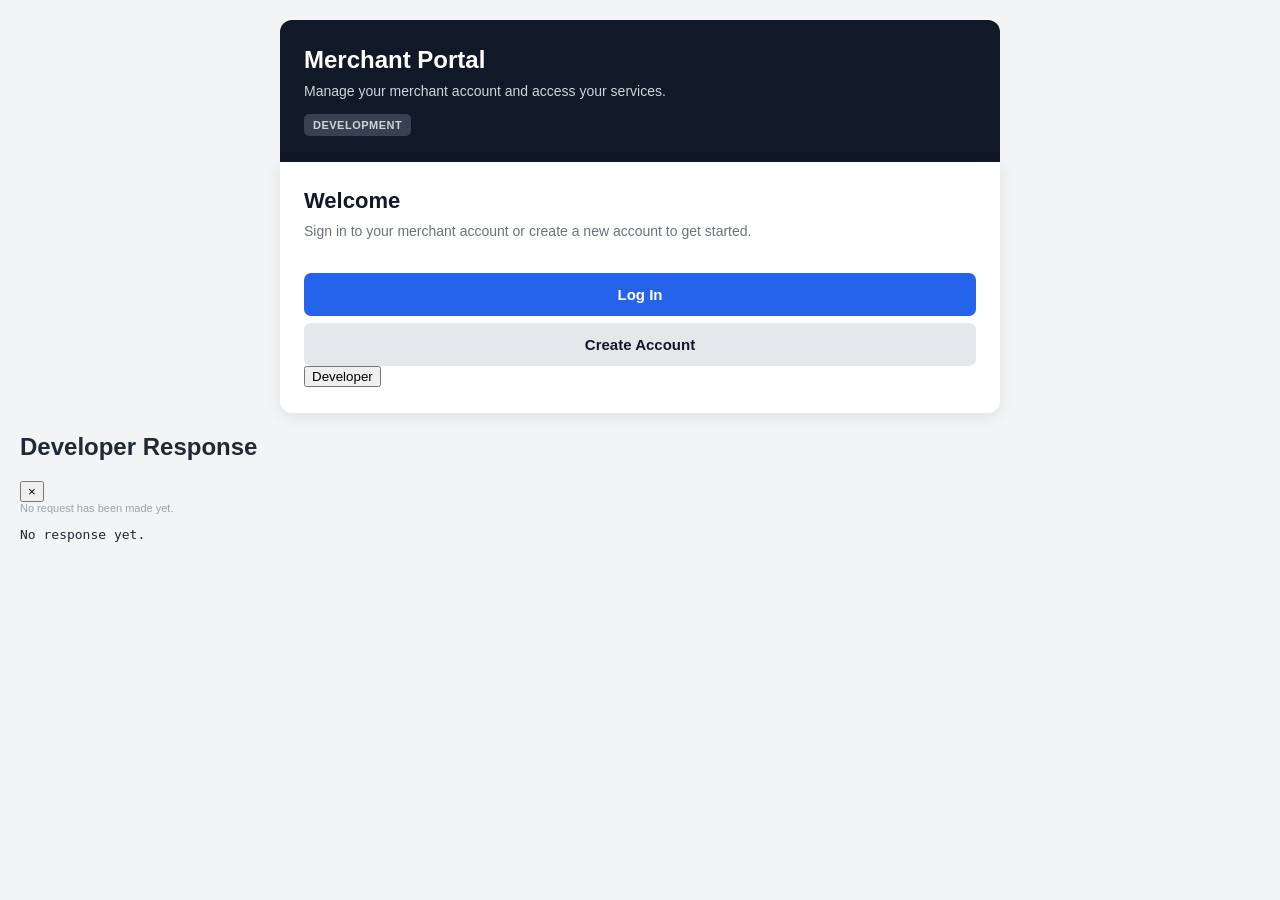
==== commit ed70dfb5: "Redesign merchant portal authentication UI" ====
--- a/index.html
+++ b/index.html
@@ -1,87 +1,170 @@
-<!DOCTYPE html>
-<html lang="en">
-
-<head>
-
-    <meta charset="UTF-8">
-
-    <meta
-        name="viewport"
-        content="width=device-width, initial-scale=1.0"
+<!DOCTYPE html><html lang="en"><head><meta charset="UTF-8">
+
+<meta
+    name="viewport"
+    content="width=device-width, initial-scale=1.0"
+>
+
+<title>
+    Merchant Portal
+</title>
+
+<link rel="stylesheet" href="styles.css">
+
+</head><body><div class="container"><div class="header">
+
+    <h1>
+        Merchant Portal
+    </h1>
+
+    <p>
+        Manage your merchant account and access
+        your services.
+    </p>
+
+    <div class="environment">
+        DEVELOPMENT
+    </div>
+
+</div>
+
+
+<div class="card">
+
+
+    <!-- =================================================
+         AUTHENTICATION CHOICE
+         ================================================= -->
+
+    <div
+        id="authChoice"
+        class="step active"
     >
 
-    <title>
-        Onboarding API Tester
-    </title>
-
-    <link rel="stylesheet" href="styles.css">
-
-</head>
-
-<body>
-
-<div class="container">
-
-    <div class="header">
-
-        <h1>
-            Onboarding API Tester
-        </h1>
-
-        <p>
-            Development interface for testing the
-            merchant account creation flow.
-        </p>
-
-        <div class="environment">
-            DEVELOPMENT
+        <div class="auth-container">
+
+            <h2 class="step-title">
+                Welcome
+            </h2>
+
+            <p class="step-description">
+                Sign in to your merchant account or
+                create a new account to get started.
+            </p>
+
+
+            <button
+                class="button primary"
+                onclick="showLogin()"
+            >
+                Log In
+            </button>
+
+
+            <button
+                class="button secondary"
+                onclick="showSignup()"
+            >
+                Create Account
+            </button>
+
         </div>
 
     </div>
 
 
-    <div class="card">
-
-
-        <!-- =================================================
-             SERVER STATUS
-             ================================================= -->
-
-        <div class="server-status">
-
-            <div class="server-status-left">
-
-                <div class="server-status-title">
-                    Main Server
-                </div>
-
-                <div
-                    id="serverStatus"
-                    class="server-status-value"
-                >
-                    Not tested
+    <!-- =================================================
+         LOGIN
+         ================================================= -->
+
+    <div
+        id="login"
+        class="step"
+    >
+
+        <div class="auth-container">
+
+            <h2 class="step-title">
+                Log In
+            </h2>
+
+            <p class="step-description">
+                Enter your email address and password
+                to access your merchant account.
+            </p>
+
+
+            <div class="section">
+
+                <div class="section-title">
+                    Account Information
+                </div>
+
+
+                <div class="field">
+
+                    <label for="loginEmail">
+                        Email
+                    </label>
+
+                    <input
+                        id="loginEmail"
+                        type="email"
+                        placeholder="merchant@example.com"
+                        autocomplete="email"
+                    >
+
+                </div>
+
+
+                <div class="field">
+
+                    <label for="loginPassword">
+                        Password
+                    </label>
+
+                    <input
+                        id="loginPassword"
+                        type="password"
+                        autocomplete="current-password"
+                    >
+
                 </div>
 
             </div>
 
 
             <button
-                id="healthButton"
-                class="small-button"
-                onclick="testServer()"
+                id="loginButton"
+                class="button primary"
+                onclick="login()"
             >
-                Test Server
+                Log In
             </button>
 
+
+            <button
+                class="button secondary"
+                onclick="showAuthChoice()"
+            >
+                Back
+            </button>
+
         </div>
 
-
-        <!-- =================================================
-             FLOW
-             ================================================= -->
+    </div>
+
+
+    <!-- =================================================
+         SIGN UP
+         ================================================= -->
+
+    <div
+        id="signup"
+        class="step"
+    >
 
         <div class="flow">
-
 
             <div class="flow-step">
 
@@ -96,7 +179,7 @@
                     id="flowLabel1"
                     class="flow-label active"
                 >
-                    Start
+                    Account
                 </span>
 
             </div>
@@ -154,23 +237,19 @@
         </div>
 
 
-        <!-- =================================================
-             STATUS
-             ================================================= -->
-
         <div
-            id="status"
+            id="signupStatus"
             class="status"
         ></div>
 
 
-        <!-- =================================================
-             STEP 1
-             ================================================= -->
+        <!-- =============================================
+             SIGN UP STEP 1
+             ============================================= -->
 
         <div
-            id="step1"
-            class="step active"
+            id="signupStep1"
+            class="signup-step active"
         >
 
             <h2 class="step-title">
@@ -180,15 +259,9 @@
 
             <p class="step-description">
                 Enter the basic information required to
-                create your merchant account. Business
-                information will be collected later during
-                account configuration.
+                create your merchant account.
             </p>
 
-
-            <!-- =============================================
-                 ACCOUNT INFORMATION
-                 ============================================= -->
 
             <div class="section">
 
@@ -250,10 +323,6 @@
 
             </div>
 
-
-            <!-- =============================================
-                 ACCOUNT SECURITY
-                 ============================================= -->
 
             <div class="section">
 
@@ -312,16 +381,24 @@
                 Create Account
             </button>
 
+
+            <button
+                class="button secondary"
+                onclick="showAuthChoice()"
+            >
+                Back
+            </button>
+
         </div>
 
 
-        <!-- =================================================
-             STEP 2
-             ================================================= -->
+        <!-- =============================================
+             SIGN UP STEP 2
+             ============================================= -->
 
         <div
-            id="step2"
-            class="step"
+            id="signupStep2"
+            class="signup-step"
         >
 
             <div class="otp-container">
@@ -337,9 +414,9 @@
 
 
                 <p class="step-description">
-                    A 6-digit verification code was sent to
-                    your email address. Enter it below to
-                    complete your account creation.
+                    A 6-digit verification code was sent
+                    to your email address. Enter it below
+                    to complete your account creation.
                 </p>
 
 
@@ -348,11 +425,11 @@
                     <div class="session-row">
 
                         <span class="session-label">
-                            Onboarding ID
+                            Email
                         </span>
 
                         <span
-                            id="onboardingIdDisplay"
+                            id="signupEmailDisplay"
                             class="session-value"
                         >
                             —
@@ -405,11 +482,10 @@
 
 
                 <button
-                    id="restartButton"
                     class="button secondary"
-                    onclick="restartTest()"
-                >
-                    Start New Test
+                    onclick="showSignup()"
+                >
+                    Start Over
                 </button>
 
             </div>
@@ -417,13 +493,13 @@
         </div>
 
 
-        <!-- =================================================
-             STEP 3
-             ================================================= -->
+        <!-- =============================================
+             SIGN UP STEP 3
+             ============================================= -->
 
         <div
-            id="step3"
-            class="step"
+            id="signupStep3"
+            class="signup-step"
         >
 
             <div class="completion">
@@ -465,22 +541,6 @@
                     <div class="result-row">
 
                         <span class="result-label">
-                            Onboarding ID
-                        </span>
-
-                        <span
-                            id="resultOnboardingId"
-                            class="result-value"
-                        >
-                            —
-                        </span>
-
-                    </div>
-
-
-                    <div class="result-row">
-
-                        <span class="result-label">
                             Merchant ID
                         </span>
 
@@ -497,70 +557,144 @@
 
 
                 <button
-                    class="button success"
-                    onclick="restartTest()"
-                >
-                    Start New Test
+                    class="button primary"
+                    onclick="showLogin()"
+                >
+                    Log In
                 </button>
 
             </div>
 
         </div>
 
-
-        <!-- =================================================
-             DEVELOPER RESPONSE
-             ================================================= -->
-
-        <div class="developer-area">
-
-            <div class="developer-header">
-
-                <h2>
-                    Developer Response
-                </h2>
-
-
-                <button
-                    id="developerToggle"
-                    class="small-button"
-                    onclick="toggleDeveloperResponse()"
-                >
-                    Show
-                </button>
-
-            </div>
-
-
-            <div
-                id="developerResponse"
-                class="developer-response"
+    </div>
+
+
+    <!-- =================================================
+         DASHBOARD
+         ================================================= -->
+
+    <div
+        id="dashboard"
+        class="step"
+    >
+
+        <div class="dashboard">
+
+            <h2 class="step-title">
+                Welcome
+            </h2>
+
+
+            <p class="step-description">
+                You are signed in to your merchant account.
+            </p>
+
+
+            <div class="result-box">
+
+                <div class="result-row">
+
+                    <span class="result-label">
+                        Account
+                    </span>
+
+                    <span
+                        id="dashboardEmail"
+                        class="result-value"
+                    >
+                        —
+                    </span>
+
+                </div>
+
+
+                <div class="result-row">
+
+                    <span class="result-label">
+                        Merchant ID
+                    </span>
+
+                    <span
+                        id="dashboardMerchantId"
+                        class="result-value"
+                    >
+                        —
+                    </span>
+
+                </div>
+
+            </div>
+
+
+            <button
+                class="button secondary"
+                onclick="logout()"
             >
-
-                <div
-                    id="developerMeta"
-                    class="developer-meta"
-                >
-                    No request has been made yet.
-                </div>
-
-
-                <pre
-                    id="developerResponseText"
-                >No response yet.</pre>
-
-            </div>
+                Log Out
+            </button>
 
         </div>
 
-
     </div>
 
+
+    <!-- =================================================
+         DEVELOPER BUTTON
+         ================================================= -->
+
+    <button
+        id="developerButton"
+        class="developer-button"
+        onclick="openDeveloperResponse()"
+    >
+        Developer
+    </button>
+
+
 </div>
 
-
-<script src="script.js"></script>
-
-</body>
-
-</html>+</div><!-- =====================================================
+     DEVELOPER RESPONSE MODAL
+     ===================================================== --><div
+    id="developerModal"
+    class="modal"
+    onclick="closeDeveloperResponse(event)"
+><div
+    class="modal-content"
+    onclick="event.stopPropagation()"
+>
+
+    <div class="modal-header">
+
+        <h2>
+            Developer Response
+        </h2>
+
+
+        <button
+            class="modal-close"
+            onclick="closeDeveloperResponse()"
+            aria-label="Close"
+        >
+            ×
+        </button>
+
+    </div>
+
+
+    <div
+        id="developerMeta"
+        class="developer-meta"
+    >
+        No request has been made yet.
+    </div>
+
+
+    <pre
+        id="developerResponseText"
+    >No response yet.</pre>
+
+</div>
+
+</div><script src="script.js"></script></body></html>
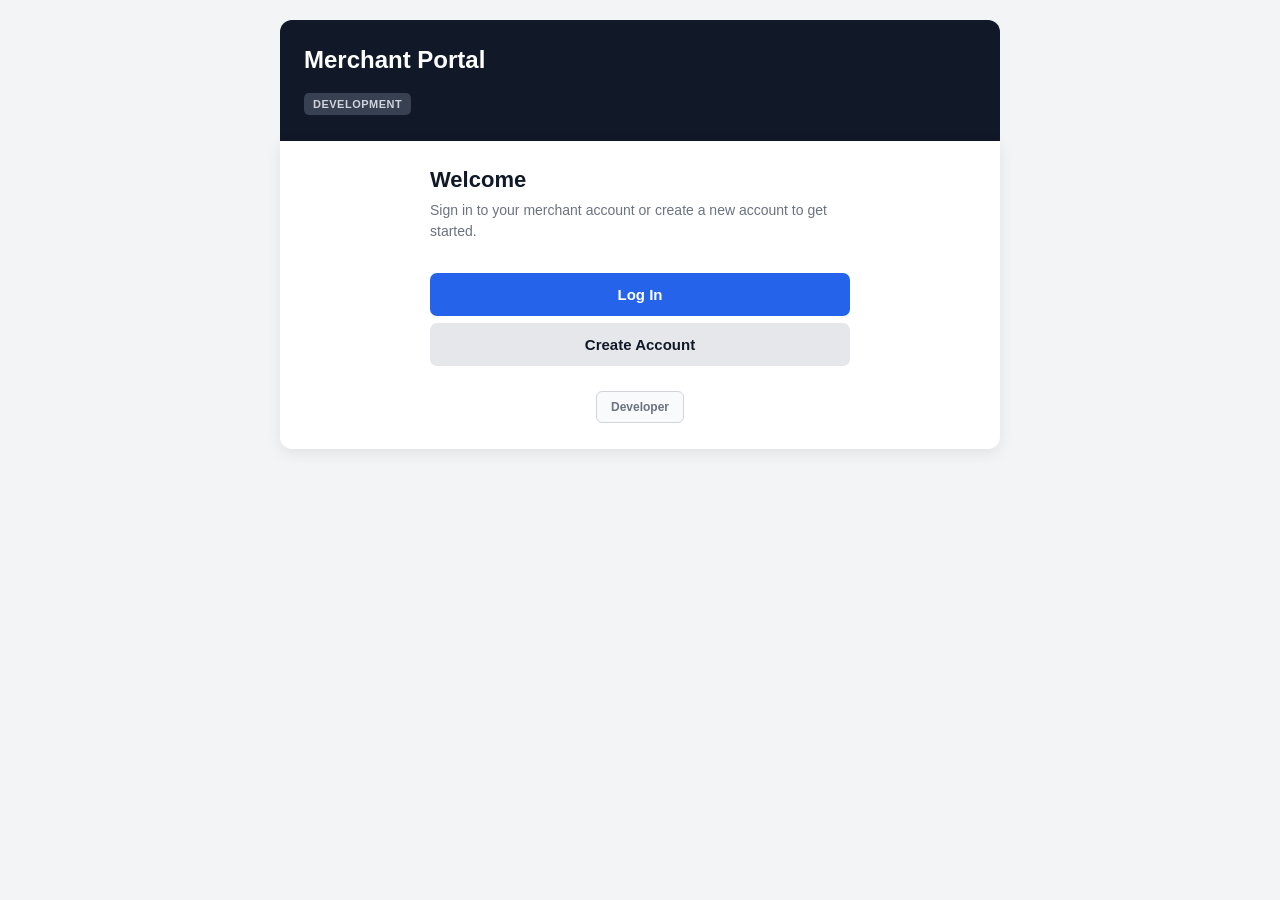
==== commit 5df05ce9: "Fix developer modal initialization" ====
--- a/index.html
+++ b/index.html
@@ -17,10 +17,7 @@
         Merchant Portal
     </h1>
 
-    <p>
-        Manage your merchant account and access
-        your services.
-    </p>
+    
 
     <div class="environment">
         DEVELOPMENT
--- a/styles.css
+++ b/styles.css
@@ -600,3 +600,160 @@
         }
 
     }
+
+/* =========================================================
+DEVELOPER BUTTON
+========================================================= */
+
+.developer-button {
+display: block;
+margin: 25px auto 0 auto;
+padding: 8px 14px;
+border: 1px solid #d1d5db;
+border-radius: 6px;
+background: #f9fafb;
+color: #6b7280;
+font-size: 12px;
+font-weight: 600;
+cursor: pointer;
+}
+
+.developer-button:hover {
+background: #f3f4f6;
+color: #374151;
+}
+
+/* =========================================================
+   DEVELOPER MODAL
+   ========================================================= */
+
+#developerModal {
+    display: none !important;
+    position: fixed;
+    inset: 0;
+    z-index: 1000;
+    padding: 20px;
+    background: rgba(0, 0, 0, 0.55);
+    align-items: center;
+    justify-content: center;
+}
+
+#developerModal.visible {
+    display: flex !important;
+}
+
+.modal-content {
+    width: 100%;
+    max-width: 700px;
+    max-height: 85vh;
+    overflow: hidden;
+    background: #ffffff;
+    border-radius: 10px;
+    box-shadow:
+        0 10px 35px rgba(0, 0, 0, 0.25);
+}
+
+.modal-header {
+    display: flex;
+    align-items: center;
+    justify-content: space-between;
+    gap: 15px;
+    padding: 15px 17px;
+    background: #111827;
+    color: white;
+}
+
+.modal-header h2 {
+    margin: 0;
+    font-size: 15px;
+}
+
+.modal-close {
+    width: 30px;
+    height: 30px;
+    padding: 0;
+    border: none;
+    border-radius: 5px;
+    background: transparent;
+    color: #d1d5db;
+    font-size: 24px;
+    line-height: 1;
+    cursor: pointer;
+}
+
+.modal-close:hover {
+    background: #374151;
+    color: white;
+}
+
+.modal .developer-meta {
+    margin: 0;
+    padding: 12px 15px;
+    background: #f9fafb;
+    border-bottom: 1px solid #e5e7eb;
+    color: #6b7280;
+    font-size: 11px;
+}
+
+.modal pre {
+    margin: 0;
+    padding: 15px;
+    max-height: 60vh;
+    overflow: auto;
+    background: #111827;
+    color: #f9fafb;
+    white-space: pre-wrap;
+    word-break: break-word;
+    font-family: monospace;
+    font-size: 12px;
+    line-height: 1.5;
+}
+
+/* =========================================================
+AUTHENTICATION SCREENS
+========================================================= */
+
+.auth-container {
+max-width: 420px;
+margin: 0 auto;
+}
+
+.dashboard {
+max-width: 520px;
+margin: 0 auto;
+}
+
+/* =========================================================
+MOBILE MODAL
+========================================================= */
+
+@media (max-width: 600px) {
+
+.modal {
+    padding: 10px;
+}
+
+
+.modal-content {
+    max-height: 90vh;
+    border-radius: 8px;
+}
+
+
+.modal pre {
+    max-height: 65vh;
+}
+
+}
+
+/* =========================================================
+   SIGNUP STEP VISIBILITY
+   ========================================================= */
+
+.signup-step {
+    display: none !important;
+}
+
+.signup-step.active {
+    display: block !important;
+}
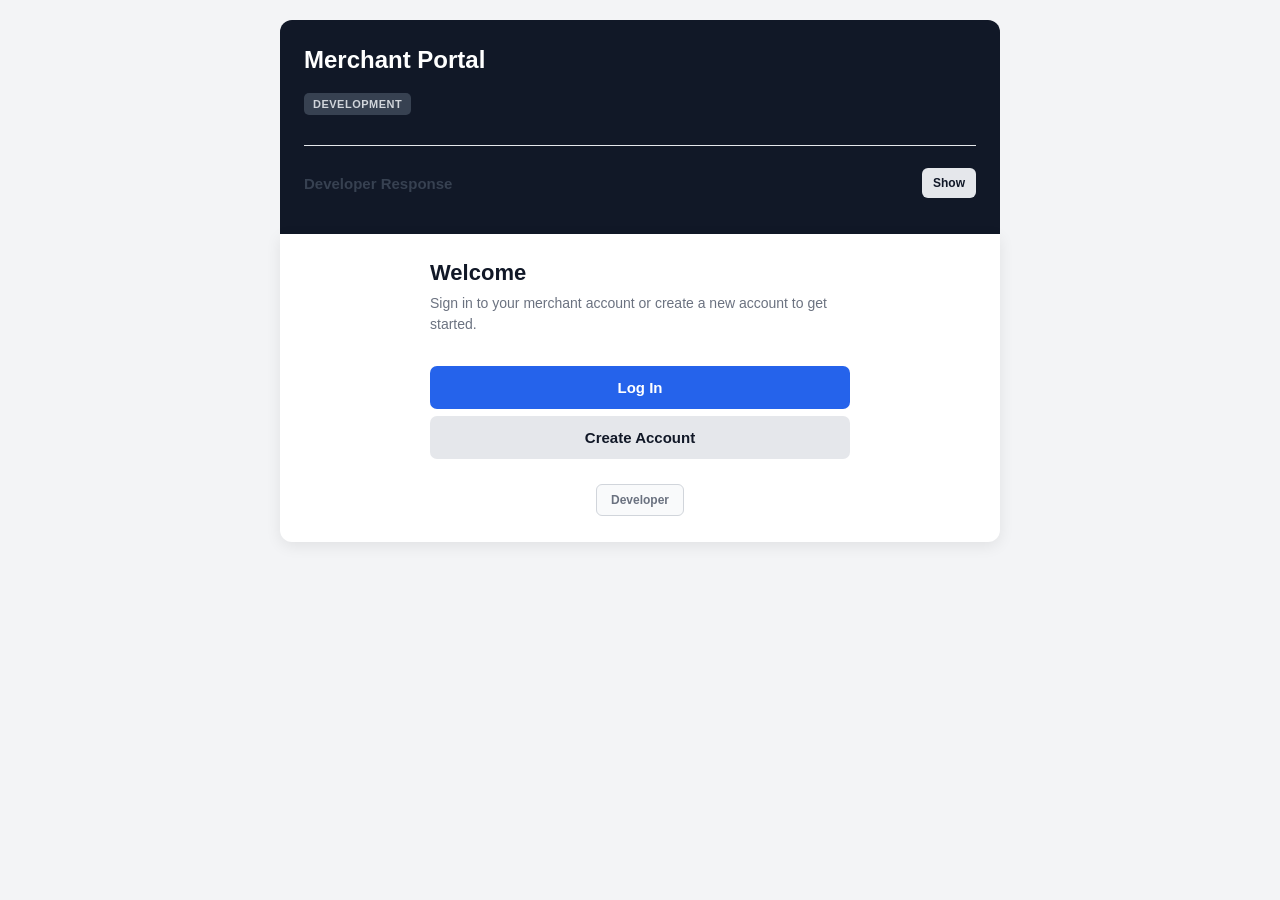
==== commit 26e89bac: "Add account login and sessions" ====
--- a/index.html
+++ b/index.html
@@ -6,7 +6,7 @@
 >
 
 <title>
-    Merchant Portal
+    Tester
 </title>
 
 <link rel="stylesheet" href="styles.css">
@@ -22,6 +22,51 @@
     <div class="environment">
         DEVELOPMENT
     </div>
+    
+<!-- =================================================
+             DEVELOPER RESPONSE
+             ================================================= -->
+
+        <div class="developer-area">
+
+            <div class="developer-header">
+
+                <h2>
+                    Developer Response
+                </h2>
+
+
+                <button
+                    id="developerToggle"
+                    class="small-button"
+                    onclick="toggleDeveloperResponse()"
+                >
+                    Show
+                </button>
+
+            </div>
+
+
+            <div
+                id="developerResponse"
+                class="developer-response"
+            >
+
+                <div
+                    id="developerMeta"
+                    class="developer-meta"
+                >
+                    No request has been made yet.
+                </div>
+
+
+                <pre
+                    id="developerResponseText"
+                >No response yet.</pre>
+
+            </div>
+
+        </div>
 
 </div>
 
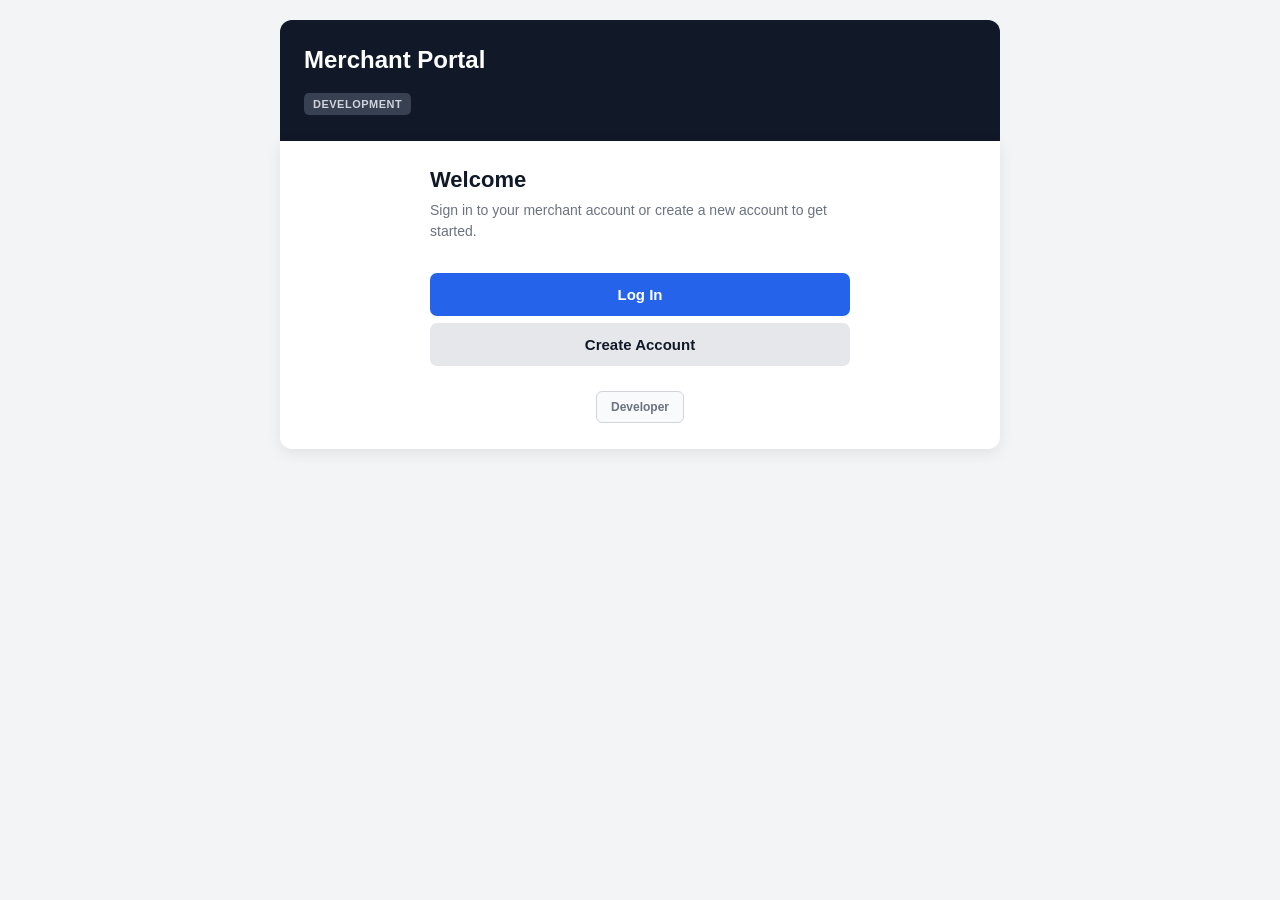
==== commit 1396660b: "Add account login and sessions" ====
--- a/index.html
+++ b/index.html
@@ -23,50 +23,7 @@
         DEVELOPMENT
     </div>
     
-<!-- =================================================
-             DEVELOPER RESPONSE
-             ================================================= -->
-
-        <div class="developer-area">
-
-            <div class="developer-header">
-
-                <h2>
-                    Developer Response
-                </h2>
-
-
-                <button
-                    id="developerToggle"
-                    class="small-button"
-                    onclick="toggleDeveloperResponse()"
-                >
-                    Show
-                </button>
-
-            </div>
-
-
-            <div
-                id="developerResponse"
-                class="developer-response"
-            >
-
-                <div
-                    id="developerMeta"
-                    class="developer-meta"
-                >
-                    No request has been made yet.
-                </div>
-
-
-                <pre
-                    id="developerResponseText"
-                >No response yet.</pre>
-
-            </div>
-
-        </div>
+    
 
 </div>
 
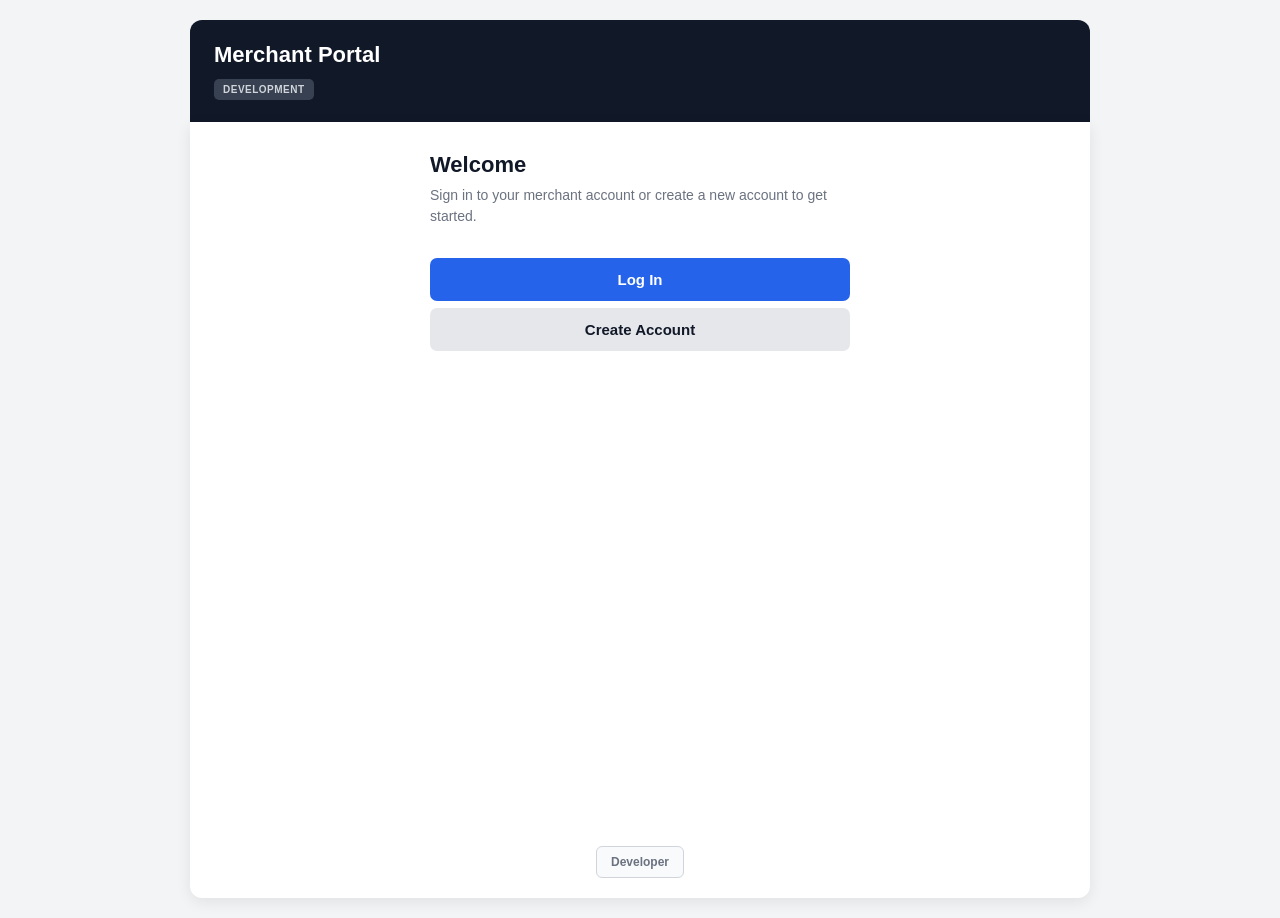
==== commit 09573531: "Add account login and sessions" ====
--- a/index.html
+++ b/index.html
@@ -1,558 +1,85 @@
-<!DOCTYPE html><html lang="en"><head><meta charset="UTF-8">
-
-<meta
-    name="viewport"
-    content="width=device-width, initial-scale=1.0"
->
-
-<title>
-    Tester
-</title>
-
-<link rel="stylesheet" href="styles.css">
-
-</head><body><div class="container"><div class="header">
-
-    <h1>
+<!DOCTYPE html>
+<html lang="en">
+
+<head>
+
+    <meta charset="UTF-8">
+
+    <meta
+        name="viewport"
+        content="width=device-width, initial-scale=1.0"
+    >
+
+    <title>
         Merchant Portal
-    </h1>
-
-    
-
-    <div class="environment">
-        DEVELOPMENT
+    </title>
+
+    <link
+        rel="stylesheet"
+        href="styles.css"
+    >
+
+</head>
+
+
+<body>
+
+
+<div class="container">
+
+
+    <!-- =================================================
+         MAIN HEADER
+         ================================================= -->
+
+    <div class="header">
+
+        <div class="header-top">
+
+            <div>
+
+                <h1>
+                    Merchant Portal
+                </h1>
+
+            </div>
+
+        </div>
+
+
+        <div class="environment">
+            DEVELOPMENT
+        </div>
+
     </div>
-    
-    
-
-</div>
-
-
-<div class="card">
 
 
     <!-- =================================================
-         AUTHENTICATION CHOICE
+         MAIN CARD
          ================================================= -->
 
-    <div
-        id="authChoice"
-        class="step active"
-    >
-
-        <div class="auth-container">
-
-            <h2 class="step-title">
-                Welcome
-            </h2>
-
-            <p class="step-description">
-                Sign in to your merchant account or
-                create a new account to get started.
-            </p>
-
-
-            <button
-                class="button primary"
-                onclick="showLogin()"
-            >
-                Log In
-            </button>
-
-
-            <button
-                class="button secondary"
-                onclick="showSignup()"
-            >
-                Create Account
-            </button>
-
-        </div>
-
-    </div>
-
-
-    <!-- =================================================
-         LOGIN
-         ================================================= -->
-
-    <div
-        id="login"
-        class="step"
-    >
-
-        <div class="auth-container">
-
-            <h2 class="step-title">
-                Log In
-            </h2>
-
-            <p class="step-description">
-                Enter your email address and password
-                to access your merchant account.
-            </p>
-
-
-            <div class="section">
-
-                <div class="section-title">
-                    Account Information
-                </div>
-
-
-                <div class="field">
-
-                    <label for="loginEmail">
-                        Email
-                    </label>
-
-                    <input
-                        id="loginEmail"
-                        type="email"
-                        placeholder="merchant@example.com"
-                        autocomplete="email"
-                    >
-
-                </div>
-
-
-                <div class="field">
-
-                    <label for="loginPassword">
-                        Password
-                    </label>
-
-                    <input
-                        id="loginPassword"
-                        type="password"
-                        autocomplete="current-password"
-                    >
-
-                </div>
-
-            </div>
-
-
-            <button
-                id="loginButton"
-                class="button primary"
-                onclick="login()"
-            >
-                Log In
-            </button>
-
-
-            <button
-                class="button secondary"
-                onclick="showAuthChoice()"
-            >
-                Back
-            </button>
-
-        </div>
-
-    </div>
-
-
-    <!-- =================================================
-         SIGN UP
-         ================================================= -->
-
-    <div
-        id="signup"
-        class="step"
-    >
-
-        <div class="flow">
-
-            <div class="flow-step">
-
-                <div
-                    id="flowCircle1"
-                    class="flow-circle active"
-                >
-                    1
-                </div>
-
-                <span
-                    id="flowLabel1"
-                    class="flow-label active"
-                >
-                    Account
-                </span>
-
-            </div>
-
-
-            <div
-                id="flowLine1"
-                class="flow-line"
-            ></div>
-
-
-            <div class="flow-step">
-
-                <div
-                    id="flowCircle2"
-                    class="flow-circle"
-                >
-                    2
-                </div>
-
-                <span
-                    id="flowLabel2"
-                    class="flow-label"
-                >
-                    Verify
-                </span>
-
-            </div>
-
-
-            <div
-                id="flowLine2"
-                class="flow-line"
-            ></div>
-
-
-            <div class="flow-step">
-
-                <div
-                    id="flowCircle3"
-                    class="flow-circle"
-                >
-                    3
-                </div>
-
-                <span
-                    id="flowLabel3"
-                    class="flow-label"
-                >
-                    Complete
-                </span>
-
-            </div>
-
-        </div>
-
+    <div class="card">
+
+
+        <!-- =================================================
+             AUTHENTICATION CHOICE
+             ================================================= -->
 
         <div
-            id="signupStatus"
-            class="status"
-        ></div>
-
-
-        <!-- =============================================
-             SIGN UP STEP 1
-             ============================================= -->
-
-        <div
-            id="signupStep1"
-            class="signup-step active"
+            id="authChoice"
+            class="step active"
         >
 
-            <h2 class="step-title">
-                Create your account
-            </h2>
-
-
-            <p class="step-description">
-                Enter the basic information required to
-                create your merchant account.
-            </p>
-
-
-            <div class="section">
-
-                <div class="section-title">
-                    Account Information
-                </div>
-
-
-                <div class="field">
-
-                    <label for="email">
-                        Email
-                    </label>
-
-                    <input
-                        id="email"
-                        type="email"
-                        placeholder="merchant@example.com"
-                        autocomplete="email"
-                    >
-
-                </div>
-
-
-                <div class="row">
-
-                    <div class="field">
-
-                        <label for="firstName">
-                            First Name
-                        </label>
-
-                        <input
-                            id="firstName"
-                            type="text"
-                            value="John"
-                            autocomplete="given-name"
-                        >
-
-                    </div>
-
-
-                    <div class="field">
-
-                        <label for="lastName">
-                            Last Name
-                        </label>
-
-                        <input
-                            id="lastName"
-                            type="text"
-                            value="Smith"
-                            autocomplete="family-name"
-                        >
-
-                    </div>
-
-                </div>
-
-            </div>
-
-
-            <div class="section">
-
-                <div class="section-title">
-                    Account Security
-                </div>
-
-
-                <div class="field">
-
-                    <label for="password">
-                        Password
-                    </label>
-
-                    <input
-                        id="password"
-                        type="password"
-                        minlength="8"
-                        maxlength="128"
-                        autocomplete="new-password"
-                    >
-
-                    <div class="help">
-                        8–128 characters with at least one
-                        uppercase letter, lowercase letter,
-                        number, and special character.
-                    </div>
-
-                </div>
-
-
-                <div class="field">
-
-                    <label for="confirmPassword">
-                        Confirm Password
-                    </label>
-
-                    <input
-                        id="confirmPassword"
-                        type="password"
-                        minlength="8"
-                        maxlength="128"
-                        autocomplete="new-password"
-                    >
-
-                </div>
-
-            </div>
-
-
-            <button
-                id="startButton"
-                class="button primary"
-                onclick="startOnboarding()"
-            >
-                Create Account
-            </button>
-
-
-            <button
-                class="button secondary"
-                onclick="showAuthChoice()"
-            >
-                Back
-            </button>
-
-        </div>
-
-
-        <!-- =============================================
-             SIGN UP STEP 2
-             ============================================= -->
-
-        <div
-            id="signupStep2"
-            class="signup-step"
-        >
-
-            <div class="otp-container">
-
-                <div class="otp-icon">
-                    ✓
-                </div>
-
+            <div class="auth-container">
 
                 <h2 class="step-title">
-                    Verify your email
+                    Welcome
                 </h2>
 
-
                 <p class="step-description">
-                    A 6-digit verification code was sent
-                    to your email address. Enter it below
-                    to complete your account creation.
+                    Sign in to your merchant account or
+                    create a new account to get started.
                 </p>
-
-
-                <div class="session-info">
-
-                    <div class="session-row">
-
-                        <span class="session-label">
-                            Email
-                        </span>
-
-                        <span
-                            id="signupEmailDisplay"
-                            class="session-value"
-                        >
-                            —
-                        </span>
-
-                    </div>
-
-
-                    <div class="session-row">
-
-                        <span class="session-label">
-                            Status
-                        </span>
-
-                        <span
-                            id="onboardingStatusDisplay"
-                            class="session-value"
-                        >
-                            OTP_REQUIRED
-                        </span>
-
-                    </div>
-
-                </div>
-
-
-                <label for="otp">
-                    Verification Code
-                </label>
-
-
-                <input
-                    id="otp"
-                    class="otp-input"
-                    type="text"
-                    inputmode="numeric"
-                    autocomplete="one-time-code"
-                    maxlength="6"
-                    placeholder="000000"
-                >
-
-
-                <button
-                    id="verifyButton"
-                    class="button primary"
-                    onclick="verifyOnboarding()"
-                >
-                    Verify Email
-                </button>
-
-
-                <button
-                    class="button secondary"
-                    onclick="showSignup()"
-                >
-                    Start Over
-                </button>
-
-            </div>
-
-        </div>
-
-
-        <!-- =============================================
-             SIGN UP STEP 3
-             ============================================= -->
-
-        <div
-            id="signupStep3"
-            class="signup-step"
-        >
-
-            <div class="completion">
-
-                <div class="completion-icon">
-                    ✓
-                </div>
-
-
-                <h2>
-                    Account Created
-                </h2>
-
-
-                <p>
-                    Your merchant account was created
-                    successfully.
-                </p>
-
-
-                <div class="result-box">
-
-                    <div class="result-row">
-
-                        <span class="result-label">
-                            Status
-                        </span>
-
-                        <span
-                            id="resultStatus"
-                            class="result-value"
-                        >
-                            —
-                        </span>
-
-                    </div>
-
-
-                    <div class="result-row">
-
-                        <span class="result-label">
-                            Merchant ID
-                        </span>
-
-                        <span
-                            id="resultMerchantId"
-                            class="result-value"
-                        >
-                            —
-                        </span>
-
-                    </div>
-
-                </div>
 
 
                 <button
@@ -562,138 +89,914 @@
                     Log In
                 </button>
 
+
+                <button
+                    class="button secondary"
+                    onclick="showSignup()"
+                >
+                    Create Account
+                </button>
+
             </div>
 
         </div>
 
-    </div>
-
-
-    <!-- =================================================
-         DASHBOARD
-         ================================================= -->
-
-    <div
-        id="dashboard"
-        class="step"
-    >
-
-        <div class="dashboard">
-
-            <h2 class="step-title">
-                Welcome
-            </h2>
-
-
-            <p class="step-description">
-                You are signed in to your merchant account.
-            </p>
-
-
-            <div class="result-box">
-
-                <div class="result-row">
-
-                    <span class="result-label">
+
+        <!-- =================================================
+             LOGIN
+             ================================================= -->
+
+        <div
+            id="login"
+            class="step"
+        >
+
+            <div class="auth-container">
+
+                <h2 class="step-title">
+                    Log In
+                </h2>
+
+                <p class="step-description">
+                    Enter your email address and password
+                    to access your merchant account.
+                </p>
+
+
+                <div class="section">
+
+                    <div class="section-title">
+                        Account Information
+                    </div>
+
+
+                    <div class="field">
+
+                        <label for="loginEmail">
+                            Email
+                        </label>
+
+                        <input
+                            id="loginEmail"
+                            type="email"
+                            placeholder="merchant@example.com"
+                            autocomplete="email"
+                        >
+
+                    </div>
+
+
+                    <div class="field">
+
+                        <label for="loginPassword">
+                            Password
+                        </label>
+
+                        <input
+                            id="loginPassword"
+                            type="password"
+                            autocomplete="current-password"
+                        >
+
+                    </div>
+
+                </div>
+
+
+                <button
+                    id="loginButton"
+                    class="button primary"
+                    onclick="login()"
+                >
+                    Log In
+                </button>
+
+
+                <button
+                    class="button secondary"
+                    onclick="showAuthChoice()"
+                >
+                    Back
+                </button>
+
+            </div>
+
+        </div>
+
+
+        <!-- =================================================
+             SIGN UP
+             ================================================= -->
+
+        <div
+            id="signup"
+            class="step"
+        >
+
+            <div class="flow">
+
+                <div class="flow-step">
+
+                    <div
+                        id="flowCircle1"
+                        class="flow-circle active"
+                    >
+                        1
+                    </div>
+
+                    <span
+                        id="flowLabel1"
+                        class="flow-label active"
+                    >
                         Account
                     </span>
 
+                </div>
+
+
+                <div
+                    id="flowLine1"
+                    class="flow-line"
+                ></div>
+
+
+                <div class="flow-step">
+
+                    <div
+                        id="flowCircle2"
+                        class="flow-circle"
+                    >
+                        2
+                    </div>
+
                     <span
-                        id="dashboardEmail"
-                        class="result-value"
+                        id="flowLabel2"
+                        class="flow-label"
                     >
-                        —
+                        Verify
                     </span>
 
                 </div>
 
 
-                <div class="result-row">
-
-                    <span class="result-label">
-                        Merchant ID
+                <div
+                    id="flowLine2"
+                    class="flow-line"
+                ></div>
+
+
+                <div class="flow-step">
+
+                    <div
+                        id="flowCircle3"
+                        class="flow-circle"
+                    >
+                        3
+                    </div>
+
+                    <span
+                        id="flowLabel3"
+                        class="flow-label"
+                    >
+                        Complete
                     </span>
 
-                    <span
-                        id="dashboardMerchantId"
-                        class="result-value"
+                </div>
+
+            </div>
+
+
+            <div
+                id="signupStatus"
+                class="status"
+            ></div>
+
+
+            <!-- =============================================
+                 SIGN UP STEP 1
+                 ============================================= -->
+
+            <div
+                id="signupStep1"
+                class="signup-step active"
+            >
+
+                <h2 class="step-title">
+                    Create your account
+                </h2>
+
+
+                <p class="step-description">
+                    Enter the basic information required to
+                    create your merchant account.
+                </p>
+
+
+                <div class="section">
+
+                    <div class="section-title">
+                        Account Information
+                    </div>
+
+
+                    <div class="field">
+
+                        <label for="email">
+                            Email
+                        </label>
+
+                        <input
+                            id="email"
+                            type="email"
+                            placeholder="merchant@example.com"
+                            autocomplete="email"
+                        >
+
+                    </div>
+
+
+                    <div class="row">
+
+                        <div class="field">
+
+                            <label for="firstName">
+                                First Name
+                            </label>
+
+                            <input
+                                id="firstName"
+                                type="text"
+                                value="John"
+                                autocomplete="given-name"
+                            >
+
+                        </div>
+
+
+                        <div class="field">
+
+                            <label for="lastName">
+                                Last Name
+                            </label>
+
+                            <input
+                                id="lastName"
+                                type="text"
+                                value="Smith"
+                                autocomplete="family-name"
+                            >
+
+                        </div>
+
+                    </div>
+
+                </div>
+
+
+                <div class="section">
+
+                    <div class="section-title">
+                        Account Security
+                    </div>
+
+
+                    <div class="field">
+
+                        <label for="password">
+                            Password
+                        </label>
+
+                        <input
+                            id="password"
+                            type="password"
+                            minlength="8"
+                            maxlength="128"
+                            autocomplete="new-password"
+                        >
+
+                        <div class="help">
+                            8–128 characters with at least one
+                            uppercase letter, lowercase letter,
+                            number, and special character.
+                        </div>
+
+                    </div>
+
+
+                    <div class="field">
+
+                        <label for="confirmPassword">
+                            Confirm Password
+                        </label>
+
+                        <input
+                            id="confirmPassword"
+                            type="password"
+                            minlength="8"
+                            maxlength="128"
+                            autocomplete="new-password"
+                        >
+
+                    </div>
+
+                </div>
+
+
+                <button
+                    id="startButton"
+                    class="button primary"
+                    onclick="startOnboarding()"
+                >
+                    Create Account
+                </button>
+
+
+                <button
+                    class="button secondary"
+                    onclick="showAuthChoice()"
+                >
+                    Back
+                </button>
+
+            </div>
+
+
+            <!-- =============================================
+                 SIGN UP STEP 2
+                 ============================================= -->
+
+            <div
+                id="signupStep2"
+                class="signup-step"
+            >
+
+                <div class="otp-container">
+
+                    <div class="otp-icon">
+                        ✓
+                    </div>
+
+
+                    <h2 class="step-title">
+                        Verify your email
+                    </h2>
+
+
+                    <p class="step-description">
+                        A 6-digit verification code was sent
+                        to your email address. Enter it below
+                        to complete your account creation.
+                    </p>
+
+
+                    <div class="session-info">
+
+                        <div class="session-row">
+
+                            <span class="session-label">
+                                Email
+                            </span>
+
+                            <span
+                                id="signupEmailDisplay"
+                                class="session-value"
+                            >
+                                —
+                            </span>
+
+                        </div>
+
+
+                        <div class="session-row">
+
+                            <span class="session-label">
+                                Status
+                            </span>
+
+                            <span
+                                id="onboardingStatusDisplay"
+                                class="session-value"
+                            >
+                                OTP_REQUIRED
+                            </span>
+
+                        </div>
+
+                    </div>
+
+
+                    <label for="otp">
+                        Verification Code
+                    </label>
+
+
+                    <input
+                        id="otp"
+                        class="otp-input"
+                        type="text"
+                        inputmode="numeric"
+                        autocomplete="one-time-code"
+                        maxlength="6"
+                        placeholder="000000"
                     >
-                        —
-                    </span>
+
+
+                    <button
+                        id="verifyButton"
+                        class="button primary"
+                        onclick="verifyOnboarding()"
+                    >
+                        Verify Email
+                    </button>
+
+
+                    <button
+                        class="button secondary"
+                        onclick="showSignup()"
+                    >
+                        Start Over
+                    </button>
 
                 </div>
 
             </div>
 
 
-            <button
-                class="button secondary"
-                onclick="logout()"
+            <!-- =============================================
+                 SIGN UP STEP 3
+                 ============================================= -->
+
+            <div
+                id="signupStep3"
+                class="signup-step"
             >
-                Log Out
-            </button>
+
+                <div class="completion">
+
+                    <div class="completion-icon">
+                        ✓
+                    </div>
+
+
+                    <h2>
+                        Account Created
+                    </h2>
+
+
+                    <p>
+                        Your merchant account was created
+                        successfully.
+                    </p>
+
+
+                    <div class="result-box">
+
+                        <div class="result-row">
+
+                            <span class="result-label">
+                                Status
+                            </span>
+
+                            <span
+                                id="resultStatus"
+                                class="result-value"
+                            >
+                                —
+                            </span>
+
+                        </div>
+
+
+                        <div class="result-row">
+
+                            <span class="result-label">
+                                Merchant ID
+                            </span>
+
+                            <span
+                                id="resultMerchantId"
+                                class="result-value"
+                            >
+                                —
+                            </span>
+
+                        </div>
+
+                    </div>
+
+
+                    <button
+                        class="button primary"
+                        onclick="showLogin()"
+                    >
+                        Log In
+                    </button>
+
+                </div>
+
+            </div>
 
         </div>
 
+
+        <!-- =================================================
+             DASHBOARD
+             ================================================= -->
+
+        <div
+            id="dashboard"
+            class="step"
+        >
+
+            <div class="dashboard">
+
+
+                <!-- =========================================
+                     DASHBOARD HEADER
+                     ========================================= -->
+
+                <div class="dashboard-header">
+
+                    <div class="dashboard-heading">
+
+                        <h2 class="dashboard-title">
+                            Dashboard
+                        </h2>
+
+                        <p class="dashboard-subtitle">
+                            Manage your merchant account.
+                        </p>
+
+                    </div>
+
+
+                    <!-- =====================================
+                         ACCOUNT MENU
+                         ===================================== -->
+
+                    <div
+                        class="account-menu-container"
+                    >
+
+                        <button
+                            id="accountMenuButton"
+                            class="account-menu-button"
+                            type="button"
+                            onclick="toggleAccountMenu()"
+                            aria-expanded="false"
+                            aria-haspopup="true"
+                        >
+
+                            <span
+                                class="account-icon"
+                                aria-hidden="true"
+                            >
+
+                                <svg
+                                    viewBox="0 0 24 24"
+                                    fill="none"
+                                    stroke="currentColor"
+                                    stroke-width="2"
+                                    stroke-linecap="round"
+                                    stroke-linejoin="round"
+                                >
+
+                                    <circle
+                                        cx="12"
+                                        cy="8"
+                                        r="4"
+                                    ></circle>
+
+                                    <path
+                                        d="M4 21c0-4.4 3.6-7 8-7s8 2.6 8 7"
+                                    ></path>
+
+                                </svg>
+
+                            </span>
+
+
+                            <span
+                                id="accountMenuEmail"
+                                class="account-menu-email"
+                            >
+                                —
+                            </span>
+
+
+                            <span
+                                class="account-menu-chevron"
+                                aria-hidden="true"
+                            >
+
+                                <svg
+                                    viewBox="0 0 24 24"
+                                    fill="none"
+                                    stroke="currentColor"
+                                    stroke-width="2"
+                                    stroke-linecap="round"
+                                    stroke-linejoin="round"
+                                >
+
+                                    <polyline
+                                        points="6 9 12 15 18 9"
+                                    ></polyline>
+
+                                </svg>
+
+                            </span>
+
+                        </button>
+
+
+                        <div
+                            id="accountDropdown"
+                            class="account-dropdown"
+                        >
+
+                            <div class="account-dropdown-header">
+
+                                <div
+                                    id="accountDropdownEmail"
+                                    class="account-dropdown-email"
+                                >
+                                    —
+                                </div>
+
+
+                                <div class="account-dropdown-label">
+                                    Merchant ID
+                                </div>
+
+
+                                <div class="merchant-id-row">
+
+                                    <span
+                                        id="accountDropdownMerchantId"
+                                        class="account-dropdown-merchant-id"
+                                    >
+                                        —
+                                    </span>
+
+
+                                    <button
+                                        class="copy-button"
+                                        type="button"
+                                        onclick="copyMerchantId(event)"
+                                        aria-label="Copy merchant ID"
+                                        title="Copy merchant ID"
+                                    >
+
+                                        <svg
+                                            viewBox="0 0 24 24"
+                                            fill="none"
+                                            stroke="currentColor"
+                                            stroke-width="2"
+                                            stroke-linecap="round"
+                                            stroke-linejoin="round"
+                                        >
+
+                                            <rect
+                                                x="9"
+                                                y="9"
+                                                width="11"
+                                                height="11"
+                                                rx="2"
+                                            ></rect>
+
+                                            <path
+                                                d="M5 15H4a2 2 0 0 1-2-2V4a2 2 0 0 1 2-2h9a2 2 0 0 1 2 2v1"
+                                            ></path>
+
+                                        </svg>
+
+                                    </button>
+
+                                </div>
+
+                            </div>
+
+
+                            <div class="account-dropdown-divider"></div>
+
+
+                            <button
+                                class="account-dropdown-item"
+                                type="button"
+                                onclick="openAccountSettings()"
+                            >
+
+                                <span
+                                    class="dropdown-item-icon"
+                                    aria-hidden="true"
+                                >
+
+                                    <svg
+                                        viewBox="0 0 24 24"
+                                        fill="none"
+                                        stroke="currentColor"
+                                        stroke-width="2"
+                                        stroke-linecap="round"
+                                        stroke-linejoin="round"
+                                    >
+
+                                        <circle
+                                            cx="12"
+                                            cy="12"
+                                            r="3"
+                                        ></circle>
+
+                                        <path
+                                            d="M19.4 15a1.7 1.7 0 0 0 .3 1.9l.1.1-1.8 1.8-.1-.1a1.7 1.7 0 0 0-1.9-.3 1.7 1.7 0 0 0-1 1.6V20h-2.6v-.1a1.7 1.7 0 0 0-1-1.6 1.7 1.7 0 0 0-1.9.3l-.1.1-1.8-1.8.1-.1A1.7 1.7 0 0 0 8 15a1.7 1.7 0 0 0-1.6-1H6v-2.6h.4A1.7 1.7 0 0 0 8 10a1.7 1.7 0 0 0-.3-1.9l-.1-.1 1.8-1.8.1.1a1.7 1.7 0 0 0 1.9.3 1.7 1.7 0 0 0 1-1.6V5h2.6v.1a1.7 1.7 0 0 0 1 1.6 1.7 1.7 0 0 0 1.9-.3l.1-.1 1.8 1.8-.1.1a1.7 1.7 0 0 0-.3 1.9 1.7 1.7 0 0 0-1.6 1z"
+                                        ></path>
+
+                                    </svg>
+
+                                </span>
+
+                                <span>
+                                    Account Settings
+                                </span>
+
+                            </button>
+
+
+                            <button
+                                class="account-dropdown-item logout-item"
+                                type="button"
+                                onclick="logout()"
+                            >
+
+                                <span
+                                    class="dropdown-item-icon"
+                                    aria-hidden="true"
+                                >
+
+                                    <svg
+                                        viewBox="0 0 24 24"
+                                        fill="none"
+                                        stroke="currentColor"
+                                        stroke-width="2"
+                                        stroke-linecap="round"
+                                        stroke-linejoin="round"
+                                    >
+
+                                        <path
+                                            d="M10 17l5-5-5-5"
+                                        ></path>
+
+                                        <path
+                                            d="M15 12H3"
+                                        ></path>
+
+                                        <path
+                                            d="M21 19V5a2 2 0 0 0-2-2h-6"
+                                        ></path>
+
+                                    </svg>
+
+                                </span>
+
+                                <span>
+                                    Log Out
+                                </span>
+
+                            </button>
+
+                        </div>
+
+                    </div>
+
+                </div>
+
+
+                <!-- =========================================
+                     DASHBOARD CONTENT
+                     ========================================= -->
+
+                <div class="dashboard-content">
+
+                    <div class="dashboard-welcome">
+
+                        <h3>
+                            Welcome back
+                        </h3>
+
+                        <p>
+                            Your merchant account is active.
+                        </p>
+
+                    </div>
+
+
+                    <div class="dashboard-card">
+
+                        <div class="dashboard-card-label">
+                            Account
+                        </div>
+
+                        <div
+                            id="dashboardEmail"
+                            class="dashboard-card-value"
+                        >
+                            —
+                        </div>
+
+                    </div>
+
+
+                    <div class="dashboard-card">
+
+                        <div class="dashboard-card-label">
+                            Merchant ID
+                        </div>
+
+                        <div
+                            id="dashboardMerchantId"
+                            class="dashboard-card-value muted"
+                        >
+                            —
+                        </div>
+
+                    </div>
+
+                </div>
+
+            </div>
+
+        </div>
+
+
+        <!-- =================================================
+             DEVELOPER BUTTON
+             ================================================= -->
+
+        <button
+            id="developerButton"
+            class="developer-button"
+            onclick="openDeveloperResponse()"
+        >
+            Developer
+        </button>
+
+
     </div>
 
-
-    <!-- =================================================
-         DEVELOPER BUTTON
-         ================================================= -->
-
-    <button
-        id="developerButton"
-        class="developer-button"
-        onclick="openDeveloperResponse()"
-    >
-        Developer
-    </button>
-
-
 </div>
 
-</div><!-- =====================================================
+
+<!-- =====================================================
      DEVELOPER RESPONSE MODAL
-     ===================================================== --><div
+     ===================================================== -->
+
+<div
     id="developerModal"
     class="modal"
     onclick="closeDeveloperResponse(event)"
-><div
-    class="modal-content"
-    onclick="event.stopPropagation()"
 >
 
-    <div class="modal-header">
-
-        <h2>
-            Developer Response
-        </h2>
-
-
-        <button
-            class="modal-close"
-            onclick="closeDeveloperResponse()"
-            aria-label="Close"
+    <div
+        class="modal-content"
+        onclick="event.stopPropagation()"
+    >
+
+        <div class="modal-header">
+
+            <h2>
+                Developer Response
+            </h2>
+
+
+            <button
+                class="modal-close"
+                onclick="closeDeveloperResponse()"
+                aria-label="Close"
+            >
+                ×
+            </button>
+
+        </div>
+
+
+        <div
+            id="developerMeta"
+            class="developer-meta"
         >
-            ×
-        </button>
+            No request has been made yet.
+        </div>
+
+
+        <pre
+            id="developerResponseText"
+        >No response yet.</pre>
 
     </div>
 
-
-    <div
-        id="developerMeta"
-        class="developer-meta"
-    >
-        No request has been made yet.
-    </div>
-
-
-    <pre
-        id="developerResponseText"
-    >No response yet.</pre>
-
 </div>
 
-</div><script src="script.js"></script></body></html>+
+<script src="script.js"></script>
+
+</body>
+
+</html>
--- a/styles.css
+++ b/styles.css
@@ -1,627 +1,878 @@
 * {
-        box-sizing: border-box;
-    }
-
-
-    body {
-        margin: 0;
-        padding: 20px;
-        font-family: Arial, sans-serif;
-        background: #f3f4f6;
-        color: #1f2937;
-    }
-
-
-    .container {
-        width: 100%;
-        max-width: 720px;
-        margin: 0 auto;
-    }
-
-
-    .header {
-        background: #111827;
-        color: white;
-        padding: 26px 24px;
-        border-radius: 12px 12px 0 0;
-    }
-
-
-    .header h1 {
-        margin: 0 0 7px 0;
-        font-size: 24px;
-    }
-
-
-    .header p {
-        margin: 0;
-        color: #d1d5db;
-        font-size: 14px;
-        line-height: 1.5;
-    }
-
-
-    .environment {
-        display: inline-block;
-        margin-top: 12px;
-        padding: 5px 9px;
-        border-radius: 5px;
-        background: #374151;
-        color: #d1d5db;
-        font-size: 11px;
-        font-weight: bold;
-        letter-spacing: 0.5px;
-    }
-
-
-    .card {
-        background: white;
-        padding: 26px 24px;
-        border-radius: 0 0 12px 12px;
-        box-shadow:
-            0 4px 15px rgba(0, 0, 0, 0.08);
-    }
-
-
-    .server-status {
-        display: flex;
-        align-items: center;
-        justify-content: space-between;
-        gap: 15px;
-        padding: 13px 14px;
-        margin-bottom: 25px;
-        background: #f9fafb;
-        border: 1px solid #e5e7eb;
-        border-radius: 8px;
-    }
-
-
-    .server-status-left {
-        min-width: 0;
-    }
-
-
-    .server-status-title {
-        font-size: 13px;
-        font-weight: bold;
-        color: #374151;
-    }
-
-
-    .server-status-value {
-        margin-top: 4px;
-        font-size: 12px;
-        color: #6b7280;
-    }
-
-
-    .server-status-value.connected {
-        color: #15803d;
-        font-weight: bold;
-    }
-
-
-    .server-status-value.error {
-        color: #b91c1c;
-        font-weight: bold;
-    }
-
-
-    .small-button {
-        border: none;
-        background: #e5e7eb;
-        color: #111827;
-        border-radius: 6px;
-        padding: 8px 11px;
-        font-size: 12px;
-        font-weight: bold;
-        cursor: pointer;
-        white-space: nowrap;
-    }
-
-
-    .small-button:hover:not(:disabled) {
-        background: #d1d5db;
-    }
-
-
-    .small-button:disabled {
-        opacity: 0.6;
-        cursor: not-allowed;
-    }
-
-
-    .flow {
-        display: flex;
-        align-items: center;
-        margin-bottom: 28px;
-    }
-
-
-    .flow-step {
-        display: flex;
-        align-items: center;
-        flex: 1;
-    }
-
-
-    .flow-circle {
-        width: 31px;
-        height: 31px;
-        border-radius: 50%;
-        display: flex;
-        align-items: center;
-        justify-content: center;
-        background: #e5e7eb;
-        color: #6b7280;
-        font-size: 13px;
-        font-weight: bold;
-        flex-shrink: 0;
-    }
-
-
-    .flow-circle.active {
-        background: #2563eb;
-        color: white;
-    }
-
-
-    .flow-circle.complete {
-        background: #16a34a;
-        color: white;
-    }
-
-
-    .flow-label {
-        margin-left: 7px;
-        font-size: 12px;
-        color: #6b7280;
-        white-space: nowrap;
-    }
-
-
-    .flow-label.active {
-        color: #111827;
-        font-weight: bold;
-    }
-
-
-    .flow-line {
-        height: 2px;
-        flex: 1;
-        margin: 0 9px;
-        background: #e5e7eb;
-    }
-
-
-    .flow-line.complete {
-        background: #16a34a;
-    }
-
-
-    .status {
-        display: none;
-        padding: 13px 14px;
-        margin-bottom: 20px;
-        border-radius: 7px;
-        font-size: 14px;
-        line-height: 1.5;
-    }
-
-
-    .status.info {
-        display: block;
-        background: #dbeafe;
-        border: 1px solid #93c5fd;
-        color: #1e40af;
-    }
-
-
-    .status.success {
-        display: block;
-        background: #dcfce7;
-        border: 1px solid #86efac;
-        color: #166534;
-    }
-
-
-    .status.error {
-        display: block;
-        background: #fee2e2;
-        border: 1px solid #fca5a5;
-        color: #991b1b;
-    }
-
-
-    .step {
-        display: none;
-    }
-
-
-    .step.active {
-        display: block;
-    }
-
-
-    .step-title {
-        margin: 0 0 7px 0;
-        font-size: 22px;
-        color: #111827;
-    }
-
-
-    .step-description {
-        margin: 0 0 24px 0;
-        color: #6b7280;
-        font-size: 14px;
-        line-height: 1.5;
-    }
-
-
-    .section {
-        margin-bottom: 25px;
-    }
-
-
-    .section-title {
-        margin-bottom: 15px;
-        padding-bottom: 8px;
-        border-bottom: 1px solid #e5e7eb;
-        font-size: 16px;
-        font-weight: bold;
-        color: #374151;
-    }
-
-
-    .field {
-        margin-bottom: 15px;
-    }
-
-
-    label {
-        display: block;
-        margin-bottom: 6px;
-        font-size: 14px;
-        font-weight: 600;
-        color: #374151;
-    }
-
-
-    input,
-    select {
-        width: 100%;
-        padding: 11px 12px;
-        border: 1px solid #d1d5db;
-        border-radius: 7px;
-        background: white;
-        color: #111827;
-        font-size: 16px;
-    }
-
-
-    input:focus,
-    select:focus {
-        outline: none;
-        border-color: #2563eb;
-        box-shadow:
-            0 0 0 2px
-            rgba(37, 99, 235, 0.15);
-    }
-
-
-    .row {
-        display: grid;
-        grid-template-columns: 1fr 1fr;
-        gap: 14px;
-    }
-
-
-    .help {
-        margin-top: 5px;
-        color: #6b7280;
-        font-size: 12px;
-        line-height: 1.4;
-    }
-
-
-    .button {
-        width: 100%;
-        border: none;
-        border-radius: 7px;
-        padding: 13px;
-        margin-top: 7px;
-        font-size: 15px;
-        font-weight: bold;
-        cursor: pointer;
-    }
-
-
-    .button:disabled {
-        opacity: 0.6;
-        cursor: not-allowed;
-    }
-
-
-    .primary {
-        background: #2563eb;
-        color: white;
-    }
-
-
-    .primary:hover:not(:disabled) {
-        background: #1d4ed8;
-    }
-
-
-    .secondary {
-        background: #e5e7eb;
-        color: #111827;
-    }
-
-
-    .secondary:hover:not(:disabled) {
-        background: #d1d5db;
-    }
-
-
-    .success {
-        background: #16a34a;
-        color: white;
-    }
-
-
-    .success:hover:not(:disabled) {
-        background: #15803d;
-    }
-
-
-    .otp-container {
-        text-align: center;
-        padding: 10px 0 15px 0;
-    }
-
-
-    .otp-icon {
-        width: 62px;
-        height: 62px;
-        margin: 0 auto 18px auto;
-        border-radius: 50%;
-        display: flex;
-        align-items: center;
-        justify-content: center;
-        background: #dbeafe;
-        color: #2563eb;
-        font-size: 28px;
-    }
-
-
-    .session-info {
-        padding: 12px;
-        margin: 0 auto 20px auto;
-        background: #f9fafb;
-        border: 1px solid #e5e7eb;
-        border-radius: 7px;
-        text-align: left;
-    }
-
-
-    .session-row {
-        display: flex;
-        justify-content: space-between;
-        gap: 15px;
-        padding: 4px 0;
-        font-size: 12px;
-    }
-
-
-    .session-label {
-        color: #6b7280;
-    }
-
-
-    .session-value {
-        color: #111827;
-        font-family: monospace;
-        text-align: right;
-        word-break: break-all;
-    }
-
-
-    .otp-input {
-        display: block;
-        width: 100%;
-        max-width: 300px;
-        margin: 15px auto 20px auto;
-        text-align: center;
-        font-size: 28px;
-        font-weight: bold;
-        letter-spacing: 8px;
-    }
-
-
-    .completion {
-        text-align: center;
-        padding: 10px 0 15px 0;
-    }
-
-
-    .completion-icon {
-        width: 72px;
-        height: 72px;
-        margin: 0 auto 18px auto;
-        border-radius: 50%;
-        display: flex;
-        align-items: center;
-        justify-content: center;
-        background: #dcfce7;
-        color: #16a34a;
-        font-size: 36px;
-        font-weight: bold;
-    }
-
-
-    .completion h2 {
-        margin: 0 0 8px 0;
-        color: #166534;
-    }
-
-
-    .completion p {
-        margin: 0 0 22px 0;
-        color: #6b7280;
-        line-height: 1.5;
-        font-size: 14px;
-    }
-
-
-    .result-box {
-        margin-bottom: 20px;
-        padding: 13px;
-        background: #f9fafb;
-        border: 1px solid #e5e7eb;
-        border-radius: 8px;
-        text-align: left;
-    }
-
-
-    .result-row {
-        display: flex;
-        justify-content: space-between;
-        gap: 15px;
-        padding: 6px 0;
-        border-bottom: 1px solid #e5e7eb;
-        font-size: 12px;
-    }
-
-
-    .result-row:last-child {
-        border-bottom: none;
-    }
-
-
-    .result-label {
-        color: #6b7280;
-    }
-
-
-    .result-value {
-        color: #111827;
-        font-family: monospace;
-        text-align: right;
-        word-break: break-all;
-    }
-
-
-    .developer-area {
-        margin-top: 30px;
-        padding-top: 22px;
-        border-top: 1px solid #e5e7eb;
-    }
-
-
-    .developer-header {
-        display: flex;
-        align-items: center;
-        justify-content: space-between;
-        gap: 10px;
-        margin-bottom: 10px;
-    }
-
-
-    .developer-header h2 {
-        margin: 0;
-        font-size: 15px;
-        color: #374151;
-    }
-
-
-    .developer-response {
-        display: none;
-        padding: 14px;
-        background: #111827;
-        color: #f9fafb;
-        border-radius: 8px;
-        overflow-x: auto;
-    }
-
-
-    .developer-response.visible {
-        display: block;
-    }
-
-
-    .developer-meta {
-        margin-bottom: 9px;
-        color: #9ca3af;
-        font-size: 11px;
-    }
-
-
-    .developer-response pre {
-        margin: 0;
-        white-space: pre-wrap;
-        word-break: break-word;
-        font-size: 12px;
-        line-height: 1.5;
-    }
-
-
-    @media (max-width: 600px) {
-
-        body {
-            padding: 10px;
-        }
-
-
-        .card {
-            padding: 20px 17px;
-        }
-
-
-        .row {
-            grid-template-columns: 1fr;
-            gap: 0;
-        }
-
-
-        .flow-label {
-            display: none;
-        }
-
-
-        .flow-line {
-            margin: 0 6px;
-        }
-
-
-        .otp-input {
-            font-size: 25px;
-            letter-spacing: 6px;
-        }
-
-    }
+    box-sizing: border-box;
+}
+
+
+html {
+    min-height: 100%;
+}
+
+
+body {
+    min-height: 100vh;
+    margin: 0;
+    padding: 20px;
+    font-family: Arial, sans-serif;
+    background: #f3f4f6;
+    color: #1f2937;
+}
+
+
+.container {
+    width: 100%;
+    max-width: 900px;
+    min-height: calc(100vh - 40px);
+    margin: 0 auto;
+    display: flex;
+    flex-direction: column;
+}
+
+
+.header {
+    background: #111827;
+    color: white;
+    padding: 22px 24px;
+    border-radius: 12px 12px 0 0;
+}
+
+
+.header h1 {
+    margin: 0;
+    font-size: 22px;
+}
+
+
+.header-top {
+    display: flex;
+    align-items: center;
+    justify-content: space-between;
+}
+
+
+.environment {
+    display: inline-block;
+    margin-top: 11px;
+    padding: 5px 9px;
+    border-radius: 5px;
+    background: #374151;
+    color: #d1d5db;
+    font-size: 10px;
+    font-weight: bold;
+    letter-spacing: 0.5px;
+}
+
+
+.card {
+    position: relative;
+    flex: 1;
+    min-height: calc(100vh - 124px);
+    display: flex;
+    flex-direction: column;
+    background: white;
+    padding: 30px 28px 20px 28px;
+    border-radius: 0 0 12px 12px;
+    box-shadow:
+        0 4px 15px rgba(0, 0, 0, 0.08);
+}
+
+
+.step {
+    display: none;
+}
+
+
+.step.active {
+    display: block;
+}
+
 
 /* =========================================================
-DEVELOPER BUTTON
-========================================================= */
+   AUTHENTICATION
+   ========================================================= */
+
+.auth-container {
+    width: 100%;
+    max-width: 420px;
+    margin: 0 auto;
+}
+
+
+.step-title {
+    margin: 0 0 7px 0;
+    font-size: 22px;
+    color: #111827;
+}
+
+
+.step-description {
+    margin: 0 0 24px 0;
+    color: #6b7280;
+    font-size: 14px;
+    line-height: 1.5;
+}
+
+
+.section {
+    margin-bottom: 25px;
+}
+
+
+.section-title {
+    margin-bottom: 15px;
+    padding-bottom: 8px;
+    border-bottom: 1px solid #e5e7eb;
+    font-size: 16px;
+    font-weight: bold;
+    color: #374151;
+}
+
+
+.field {
+    margin-bottom: 15px;
+}
+
+
+label {
+    display: block;
+    margin-bottom: 6px;
+    font-size: 14px;
+    font-weight: 600;
+    color: #374151;
+}
+
+
+input,
+select {
+    width: 100%;
+    padding: 11px 12px;
+    border: 1px solid #d1d5db;
+    border-radius: 7px;
+    background: white;
+    color: #111827;
+    font-size: 16px;
+}
+
+
+input:focus,
+select:focus {
+    outline: none;
+    border-color: #2563eb;
+    box-shadow:
+        0 0 0 2px
+        rgba(37, 99, 235, 0.15);
+}
+
+
+.row {
+    display: grid;
+    grid-template-columns: 1fr 1fr;
+    gap: 14px;
+}
+
+
+.help {
+    margin-top: 5px;
+    color: #6b7280;
+    font-size: 12px;
+    line-height: 1.4;
+}
+
+
+.button {
+    width: 100%;
+    border: none;
+    border-radius: 7px;
+    padding: 13px;
+    margin-top: 7px;
+    font-size: 15px;
+    font-weight: bold;
+    cursor: pointer;
+}
+
+
+.button:disabled {
+    opacity: 0.6;
+    cursor: not-allowed;
+}
+
+
+.primary {
+    background: #2563eb;
+    color: white;
+}
+
+
+.primary:hover:not(:disabled) {
+    background: #1d4ed8;
+}
+
+
+.secondary {
+    background: #e5e7eb;
+    color: #111827;
+}
+
+
+.secondary:hover:not(:disabled) {
+    background: #d1d5db;
+}
+
+
+.success {
+    background: #16a34a;
+    color: white;
+}
+
+
+.success:hover:not(:disabled) {
+    background: #15803d;
+}
+
+
+/* =========================================================
+   SIGNUP FLOW
+   ========================================================= */
+
+.flow {
+    display: flex;
+    align-items: center;
+    margin-bottom: 28px;
+}
+
+
+.flow-step {
+    display: flex;
+    align-items: center;
+    flex: 1;
+}
+
+
+.flow-circle {
+    width: 31px;
+    height: 31px;
+    border-radius: 50%;
+    display: flex;
+    align-items: center;
+    justify-content: center;
+    background: #e5e7eb;
+    color: #6b7280;
+    font-size: 13px;
+    font-weight: bold;
+    flex-shrink: 0;
+}
+
+
+.flow-circle.active {
+    background: #2563eb;
+    color: white;
+}
+
+
+.flow-circle.complete {
+    background: #16a34a;
+    color: white;
+}
+
+
+.flow-label {
+    margin-left: 7px;
+    font-size: 12px;
+    color: #6b7280;
+    white-space: nowrap;
+}
+
+
+.flow-label.active {
+    color: #111827;
+    font-weight: bold;
+}
+
+
+.flow-line {
+    height: 2px;
+    flex: 1;
+    margin: 0 9px;
+    background: #e5e7eb;
+}
+
+
+.flow-line.complete {
+    background: #16a34a;
+}
+
+
+.signup-step {
+    display: none !important;
+}
+
+
+.signup-step.active {
+    display: block !important;
+}
+
+
+/* =========================================================
+   STATUS
+   ========================================================= */
+
+.status {
+    display: none;
+    padding: 13px 14px;
+    margin-bottom: 20px;
+    border-radius: 7px;
+    font-size: 14px;
+    line-height: 1.5;
+}
+
+
+.status.info {
+    display: block;
+    background: #dbeafe;
+    border: 1px solid #93c5fd;
+    color: #1e40af;
+}
+
+
+.status.success {
+    display: block;
+    background: #dcfce7;
+    border: 1px solid #86efac;
+    color: #166534;
+}
+
+
+.status.error {
+    display: block;
+    background: #fee2e2;
+    border: 1px solid #fca5a5;
+    color: #991b1b;
+}
+
+
+/* =========================================================
+   OTP
+   ========================================================= */
+
+.otp-container {
+    max-width: 480px;
+    margin: 0 auto;
+    text-align: center;
+    padding: 10px 0 15px 0;
+}
+
+
+.otp-icon {
+    width: 62px;
+    height: 62px;
+    margin: 0 auto 18px auto;
+    border-radius: 50%;
+    display: flex;
+    align-items: center;
+    justify-content: center;
+    background: #dbeafe;
+    color: #2563eb;
+    font-size: 28px;
+}
+
+
+.session-info {
+    padding: 12px;
+    margin: 0 auto 20px auto;
+    background: #f9fafb;
+    border: 1px solid #e5e7eb;
+    border-radius: 7px;
+    text-align: left;
+}
+
+
+.session-row {
+    display: flex;
+    justify-content: space-between;
+    gap: 15px;
+    padding: 4px 0;
+    font-size: 12px;
+}
+
+
+.session-label {
+    color: #6b7280;
+}
+
+
+.session-value {
+    color: #111827;
+    font-family: monospace;
+    text-align: right;
+    word-break: break-all;
+}
+
+
+.otp-input {
+    display: block;
+    width: 100%;
+    max-width: 300px;
+    margin: 15px auto 20px auto;
+    text-align: center;
+    font-size: 28px;
+    font-weight: bold;
+    letter-spacing: 8px;
+}
+
+
+/* =========================================================
+   COMPLETION
+   ========================================================= */
+
+.completion {
+    max-width: 480px;
+    margin: 0 auto;
+    text-align: center;
+    padding: 10px 0 15px 0;
+}
+
+
+.completion-icon {
+    width: 72px;
+    height: 72px;
+    margin: 0 auto 18px auto;
+    border-radius: 50%;
+    display: flex;
+    align-items: center;
+    justify-content: center;
+    background: #dcfce7;
+    color: #16a34a;
+    font-size: 36px;
+    font-weight: bold;
+}
+
+
+.completion h2 {
+    margin: 0 0 8px 0;
+    color: #166534;
+}
+
+
+.completion p {
+    margin: 0 0 22px 0;
+    color: #6b7280;
+    line-height: 1.5;
+    font-size: 14px;
+}
+
+
+/* =========================================================
+   RESULT BOX
+   ========================================================= */
+
+.result-box {
+    margin-bottom: 20px;
+    padding: 13px;
+    background: #f9fafb;
+    border: 1px solid #e5e7eb;
+    border-radius: 8px;
+    text-align: left;
+}
+
+
+.result-row {
+    display: flex;
+    justify-content: space-between;
+    gap: 15px;
+    padding: 6px 0;
+    border-bottom: 1px solid #e5e7eb;
+    font-size: 12px;
+}
+
+
+.result-row:last-child {
+    border-bottom: none;
+}
+
+
+.result-label {
+    color: #6b7280;
+}
+
+
+.result-value {
+    color: #111827;
+    font-family: monospace;
+    text-align: right;
+    word-break: break-all;
+}
+
+
+/* =========================================================
+   DASHBOARD
+   ========================================================= */
+
+.dashboard {
+    width: 100%;
+    min-height: calc(100vh - 210px);
+}
+
+
+.dashboard-header {
+    display: flex;
+    align-items: flex-start;
+    justify-content: space-between;
+    gap: 20px;
+    padding-bottom: 22px;
+    border-bottom: 1px solid #e5e7eb;
+}
+
+
+.dashboard-heading {
+    min-width: 0;
+}
+
+
+.dashboard-title {
+    margin: 0;
+    font-size: 25px;
+    color: #111827;
+}
+
+
+.dashboard-subtitle {
+    margin: 6px 0 0 0;
+    color: #6b7280;
+    font-size: 14px;
+}
+
+
+.dashboard-content {
+    max-width: 760px;
+    margin: 0 auto;
+    padding: 35px 0;
+}
+
+
+.dashboard-welcome {
+    margin-bottom: 25px;
+}
+
+
+.dashboard-welcome h3 {
+    margin: 0 0 6px 0;
+    font-size: 18px;
+    color: #111827;
+}
+
+
+.dashboard-welcome p {
+    margin: 0;
+    color: #6b7280;
+    font-size: 14px;
+}
+
+
+.dashboard-card {
+    display: inline-block;
+    vertical-align: top;
+    width: calc(50% - 9px);
+    min-height: 105px;
+    margin-bottom: 18px;
+    padding: 18px;
+    background: #f9fafb;
+    border: 1px solid #e5e7eb;
+    border-radius: 10px;
+}
+
+
+.dashboard-card + .dashboard-card {
+    margin-left: 14px;
+}
+
+
+.dashboard-card-label {
+    margin-bottom: 12px;
+    color: #6b7280;
+    font-size: 12px;
+    font-weight: 600;
+    text-transform: uppercase;
+    letter-spacing: 0.4px;
+}
+
+
+.dashboard-card-value {
+    color: #111827;
+    font-size: 15px;
+    font-weight: 600;
+    word-break: break-word;
+}
+
+
+.dashboard-card-value.muted {
+    color: #4b5563;
+    font-family: monospace;
+    font-size: 13px;
+}
+
+
+/* =========================================================
+   ACCOUNT MENU
+   ========================================================= */
+
+.account-menu-container {
+    position: relative;
+    flex-shrink: 0;
+}
+
+
+.account-menu-button {
+    display: flex;
+    align-items: center;
+    gap: 9px;
+    max-width: 270px;
+    padding: 8px 10px;
+    border: 1px solid #e5e7eb;
+    border-radius: 8px;
+    background: white;
+    color: #374151;
+    cursor: pointer;
+    transition:
+        background 0.15s ease,
+        border-color 0.15s ease,
+        box-shadow 0.15s ease;
+}
+
+
+.account-menu-button:hover {
+    background: #f9fafb;
+    border-color: #d1d5db;
+}
+
+
+.account-menu-button.open {
+    background: #f9fafb;
+    border-color: #d1d5db;
+    box-shadow:
+        0 0 0 2px
+        rgba(37, 99, 235, 0.08);
+}
+
+
+.account-icon {
+    width: 30px;
+    height: 30px;
+    flex-shrink: 0;
+    display: flex;
+    align-items: center;
+    justify-content: center;
+    border-radius: 50%;
+    background: #eff6ff;
+    color: #2563eb;
+}
+
+
+.account-icon svg {
+    width: 17px;
+    height: 17px;
+}
+
+
+.account-menu-email {
+    max-width: 175px;
+    overflow: hidden;
+    text-overflow: ellipsis;
+    white-space: nowrap;
+    font-size: 12px;
+    font-weight: 600;
+    color: #374151;
+}
+
+
+.account-menu-chevron {
+    display: flex;
+    align-items: center;
+    color: #9ca3af;
+}
+
+
+.account-menu-chevron svg {
+    width: 15px;
+    height: 15px;
+}
+
+
+.account-dropdown {
+    position: absolute;
+    top: calc(100% + 8px);
+    right: 0;
+    z-index: 500;
+    width: 285px;
+    display: none;
+    overflow: hidden;
+    background: white;
+    border: 1px solid #e5e7eb;
+    border-radius: 10px;
+    box-shadow:
+        0 12px 30px rgba(0, 0, 0, 0.12);
+}
+
+
+.account-dropdown.visible {
+    display: block;
+}
+
+
+.account-dropdown-header {
+    padding: 16px;
+}
+
+
+.account-dropdown-email {
+    margin-bottom: 15px;
+    color: #111827;
+    font-size: 14px;
+    font-weight: 600;
+    word-break: break-word;
+}
+
+
+.account-dropdown-label {
+    margin-bottom: 5px;
+    color: #9ca3af;
+    font-size: 10px;
+    font-weight: 600;
+    text-transform: uppercase;
+    letter-spacing: 0.5px;
+}
+
+
+.merchant-id-row {
+    display: flex;
+    align-items: center;
+    gap: 8px;
+}
+
+
+.account-dropdown-merchant-id {
+    min-width: 0;
+    flex: 1;
+    color: #6b7280;
+    font-family: monospace;
+    font-size: 11px;
+    word-break: break-all;
+}
+
+
+.copy-button {
+    width: 30px;
+    height: 30px;
+    flex-shrink: 0;
+    display: flex;
+    align-items: center;
+    justify-content: center;
+    padding: 0;
+    border: 1px solid #e5e7eb;
+    border-radius: 6px;
+    background: #f9fafb;
+    color: #6b7280;
+    cursor: pointer;
+}
+
+
+.copy-button:hover {
+    background: #f3f4f6;
+    color: #2563eb;
+}
+
+
+.copy-button.copied {
+    background: #dcfce7;
+    border-color: #86efac;
+    color: #15803d;
+}
+
+
+.copy-button svg {
+    width: 15px;
+    height: 15px;
+}
+
+
+.account-dropdown-divider {
+    height: 1px;
+    background: #e5e7eb;
+}
+
+
+.account-dropdown-item {
+    width: 100%;
+    display: flex;
+    align-items: center;
+    gap: 10px;
+    padding: 12px 16px;
+    border: none;
+    background: white;
+    color: #374151;
+    font-size: 13px;
+    text-align: left;
+    cursor: pointer;
+}
+
+
+.account-dropdown-item:hover {
+    background: #f9fafb;
+}
+
+
+.dropdown-item-icon {
+    width: 18px;
+    height: 18px;
+    display: flex;
+    align-items: center;
+    justify-content: center;
+    color: #6b7280;
+}
+
+
+.dropdown-item-icon svg {
+    width: 16px;
+    height: 16px;
+}
+
+
+.logout-item {
+    color: #b91c1c;
+}
+
+
+.logout-item .dropdown-item-icon {
+    color: #b91c1c;
+}
+
+
+.logout-item:hover {
+    background: #fef2f2;
+}
+
+
+/* =========================================================
+   DEVELOPER BUTTON
+   ========================================================= */
 
 .developer-button {
-display: block;
-margin: 25px auto 0 auto;
-padding: 8px 14px;
-border: 1px solid #d1d5db;
-border-radius: 6px;
-background: #f9fafb;
-color: #6b7280;
-font-size: 12px;
-font-weight: 600;
-cursor: pointer;
-}
+    display: block;
+    margin: auto auto 0 auto;
+    padding: 8px 14px;
+    border: 1px solid #d1d5db;
+    border-radius: 6px;
+    background: #f9fafb;
+    color: #6b7280;
+    font-size: 12px;
+    font-weight: 600;
+    cursor: pointer;
+}
+
 
 .developer-button:hover {
-background: #f3f4f6;
-color: #374151;
-}
+    background: #f3f4f6;
+    color: #374151;
+}
+
 
 /* =========================================================
    DEVELOPER MODAL
@@ -638,9 +889,11 @@
     justify-content: center;
 }
 
+
 #developerModal.visible {
     display: flex !important;
 }
+
 
 .modal-content {
     width: 100%;
@@ -653,6 +906,7 @@
         0 10px 35px rgba(0, 0, 0, 0.25);
 }
 
+
 .modal-header {
     display: flex;
     align-items: center;
@@ -663,10 +917,12 @@
     color: white;
 }
 
+
 .modal-header h2 {
     margin: 0;
     font-size: 15px;
 }
+
 
 .modal-close {
     width: 30px;
@@ -681,10 +937,12 @@
     cursor: pointer;
 }
 
+
 .modal-close:hover {
     background: #374151;
     color: white;
 }
+
 
 .modal .developer-meta {
     margin: 0;
@@ -694,6 +952,7 @@
     color: #6b7280;
     font-size: 11px;
 }
+
 
 .modal pre {
     margin: 0;
@@ -709,51 +968,128 @@
     line-height: 1.5;
 }
 
+
 /* =========================================================
-AUTHENTICATION SCREENS
-========================================================= */
-
-.auth-container {
-max-width: 420px;
-margin: 0 auto;
-}
-
-.dashboard {
-max-width: 520px;
-margin: 0 auto;
-}
-
-/* =========================================================
-MOBILE MODAL
-========================================================= */
+   MOBILE
+   ========================================================= */
 
 @media (max-width: 600px) {
 
-.modal {
-    padding: 10px;
-}
-
-
-.modal-content {
-    max-height: 90vh;
-    border-radius: 8px;
-}
-
-
-.modal pre {
-    max-height: 65vh;
-}
-
-}
-
-/* =========================================================
-   SIGNUP STEP VISIBILITY
-   ========================================================= */
-
-.signup-step {
-    display: none !important;
-}
-
-.signup-step.active {
-    display: block !important;
+    body {
+        padding: 10px;
+    }
+
+
+    .container {
+        min-height: calc(100vh - 20px);
+    }
+
+
+    .header {
+        padding: 19px 17px;
+    }
+
+
+    .header h1 {
+        font-size: 20px;
+    }
+
+
+    .card {
+        min-height: calc(100vh - 105px);
+        padding: 20px 17px 16px 17px;
+    }
+
+
+    .row {
+        grid-template-columns: 1fr;
+        gap: 0;
+    }
+
+
+    .flow-label {
+        display: none;
+    }
+
+
+    .flow-line {
+        margin: 0 6px;
+    }
+
+
+    .otp-input {
+        font-size: 25px;
+        letter-spacing: 6px;
+    }
+
+
+    .dashboard-header {
+        align-items: center;
+    }
+
+
+    .dashboard-title {
+        font-size: 21px;
+    }
+
+
+    .dashboard-subtitle {
+        font-size: 12px;
+    }
+
+
+    .account-menu-button {
+        padding: 7px;
+    }
+
+
+    .account-menu-email {
+        display: none;
+    }
+
+
+    .account-menu-chevron {
+        display: none;
+    }
+
+
+    .account-dropdown {
+        width: min(
+            285px,
+            calc(100vw - 54px)
+        );
+    }
+
+
+    .dashboard-card {
+        display: block;
+        width: 100%;
+    }
+
+
+    .dashboard-card + .dashboard-card {
+        margin-left: 0;
+    }
+
+
+    .dashboard-content {
+        padding-top: 28px;
+    }
+
+
+    .modal {
+        padding: 10px;
+    }
+
+
+    .modal-content {
+        max-height: 90vh;
+        border-radius: 8px;
+    }
+
+
+    .modal pre {
+        max-height: 65vh;
+    }
+
 }
